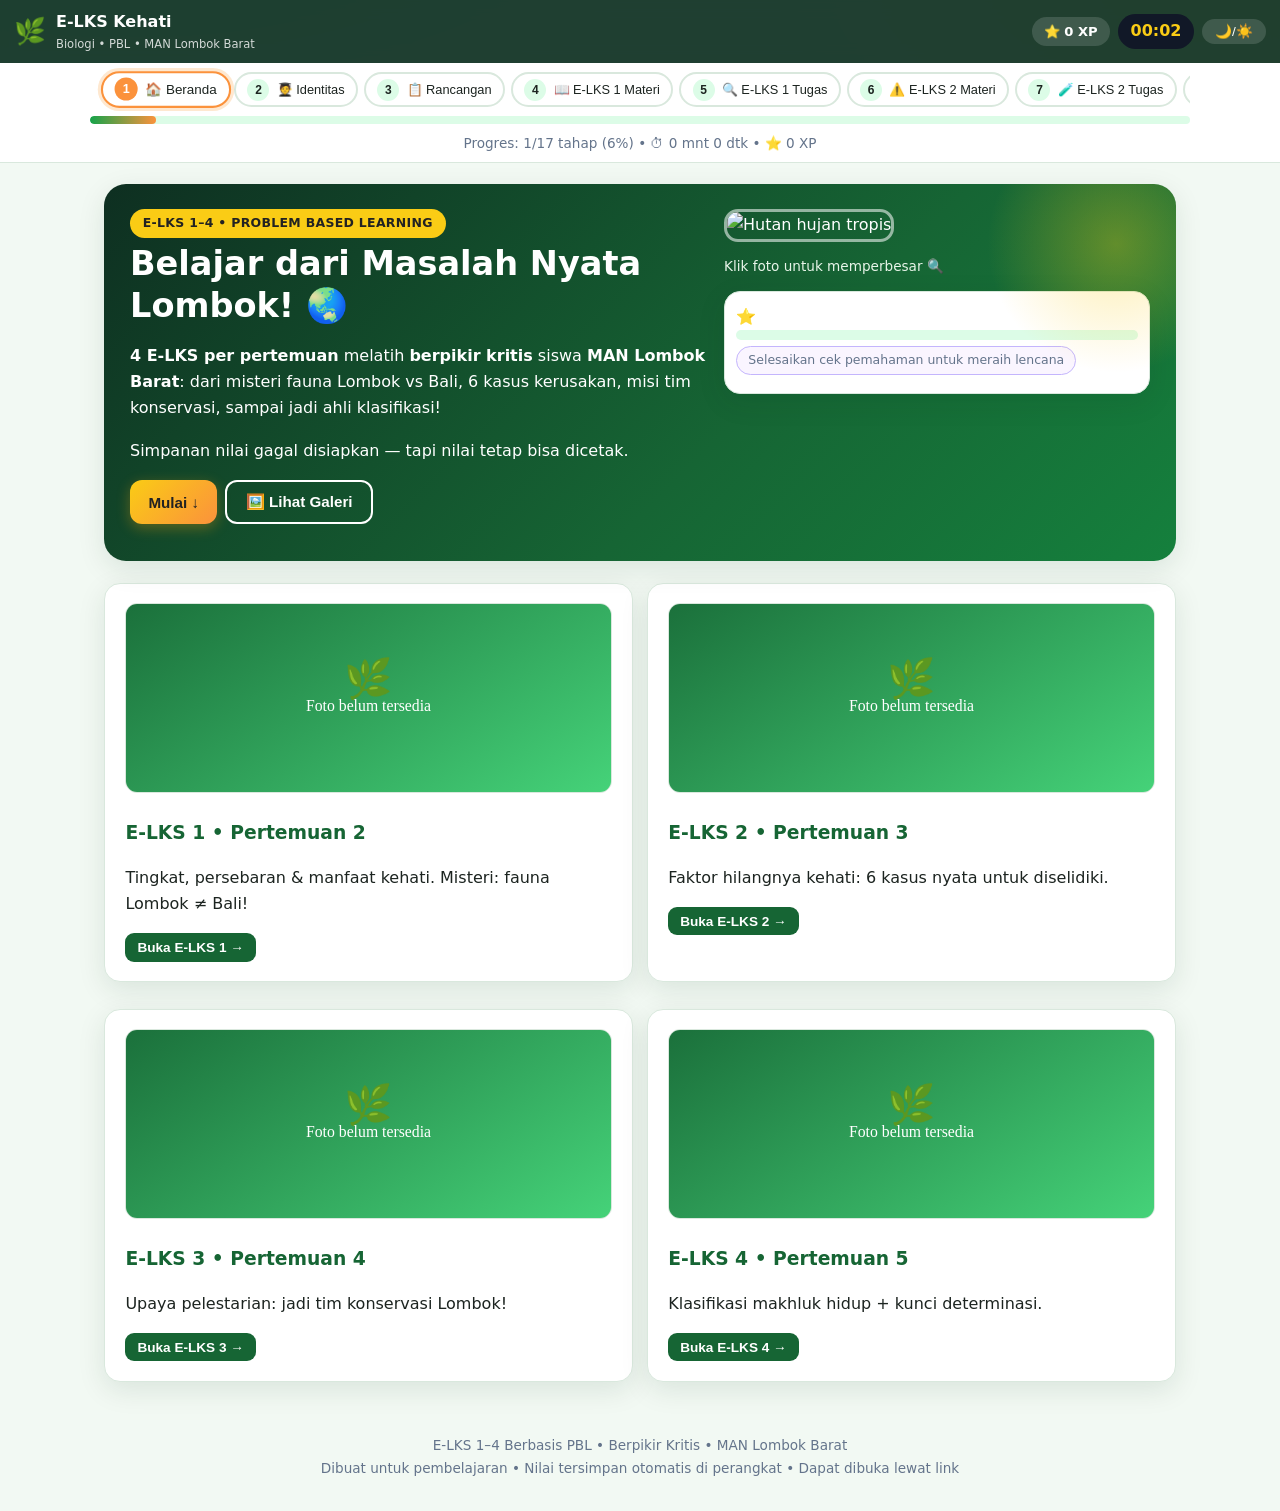
==== index.html @ 37b99508 "update" ====
<!doctype html>
<html lang="id">

<head>
	<meta charset="utf-8">
	<meta name="viewport" content="width=device-width,initial-scale=1">
	<title>E-LKS Keanekaragaman Hayati Berbasis PBL | MAN Lombok Barat</title>
	<meta name="description"
		content="E-LKS 1–4 per pertemuan berbasis Problem Based Learning: tingkat & persebaran, faktor hilang, pelestarian, klasifikasi. Melatih berpikir kritis siswa MAN Lombok Barat. Bisa dibuka lewat link.">
	<link rel="stylesheet" href="css/style.css">
</head>

<body>
	<header class="topbar">
		<div class="brand"><span class="logo">🌿</span><span>E-LKS Kehati<small>Biologi • PBL • MAN Lombok
					Barat</small></span></div>
		<div class="top-aksi">
			<span class="chip">⭐ <b id="xp-text">0 XP</b></span>
			<span class="timer" id="timer">00:00</span>
			<button class="icon-btn" onclick="toggleTema()">🌙/☀️</button>
		</div>
	</header>

	<div class="stepper-wrap">
		<div class="stepper" id="stepper"></div>
		<div class="progres"><i id="progress-fill"></i></div>
		<p class="keterangan" id="progress-text" style="text-align:center;margin:.1rem 0 .5rem">Memuat…</p>
	</div>

	<div class="wrap" id="app">

		<!-- ============ BERANDA ============ -->
		<section class="stage" data-stage="beranda">
			<div class="hero">
				<div>
					<span class="badge">E-LKS 1–4 • PROBLEM BASED LEARNING</span>
					<h1>Belajar dari Masalah Nyata Lombok! 🌏</h1>
					<p><b>4 E-LKS per pertemuan</b> melatih <b>berpikir kritis</b> siswa <b>MAN Lombok Barat</b>: dari misteri
						fauna Lombok vs Bali, 6 kasus kerusakan, misi tim konservasi, sampai jadi ahli klasifikasi!</p>
					<p><span id="db-status">Menyiapkan simpanan nilai…</span></p>
					<div class="toolbar">
						<button class="btn btn-primer" onclick="pergi('identitas')">Mulai ↓</button>
						<button class="btn btn-ghost" style="border-color:#fff;color:#fff" onclick="pergi('galeri')">🖼️ Lihat
							Galeri</button>
					</div>
				</div>
				<div>
					<img class="hero-img" src="assets/images/hutan.jpg"
						data-fb="https://images.unsplash.com/photo-1441974231531-c6227db76b6e?auto=format&fit=crop&w=900&q=80|https://images.unsplash.com/photo-1447752875215-b2761acb3c5d?auto=format&fit=crop&w=900&q=80"
						onerror="gfb(this)" alt="Hutan hujan tropis"
						onclick="bukaLightbox(this.src,'Hutan hujan tropis — rumah keanekaragaman hayati')"
						referrerpolicy="no-referrer">
					<p class="keterangan" style="color:#e8f5e9">Klik foto untuk memperbesar 🔍</p>
					<div class="card" style="margin:.6rem 0;padding:.7rem"><b>⭐ XP & Lencana:</b>
						<div class="xp"><i id="xp-bar"></i></div>
						<div class="lencana" id="lencana"></div>
					</div>
				</div>
			</div>
			<div class="grid2">
				<div class="card" style="margin:.4rem 0">
					<img class="foto" src="assets/images/pasar.jpg"
						data-fb="https://images.unsplash.com/photo-1488459716781-31db52582fe9?auto=format&fit=crop&w=800&q=80|https://images.unsplash.com/photo-1542838132-92c53300491e?auto=format&fit=crop&w=800&q=80"
						onerror="gfb(this)" alt="Pasar tradisional" loading="lazy"
						onclick="bukaLightbox(this.src,'Pasar tradisional: varietas buah & padi lokal')"
						referrerpolicy="no-referrer">
					<h3>E-LKS 1 • Pertemuan 2</h3>
					<p>Tingkat, persebaran & manfaat kehati. Misteri: fauna Lombok ≠ Bali!</p>
					<button class="btn btn-sekunder btn-kecil" onclick="pergi('elks1-materi')">Buka E-LKS 1 →</button>
				</div>
				<div class="card" style="margin:.4rem 0">
					<img class="foto" src="assets/images/sampah.jpg"
						data-fb="https://images.unsplash.com/photo-1507525428034-b723cf961d3e?auto=format&fit=crop&w=800&q=80|https://images.unsplash.com/photo-1518837695005-2083093ee35b?auto=format&fit=crop&w=800&q=80"
						onerror="gfb(this)" alt="Pesisir dan sampah plastik" loading="lazy"
						onclick="bukaLightbox(this.src,'Sampah plastik mengancam biota pesisir')" referrerpolicy="no-referrer">
					<h3>E-LKS 2 • Pertemuan 3</h3>
					<p>Faktor hilangnya kehati: 6 kasus nyata untuk diselidiki.</p>
					<button class="btn btn-sekunder btn-kecil" onclick="pergi('elks2-materi')">Buka E-LKS 2 →</button>
				</div>
				<div class="card" style="margin:.4rem 0">
					<img class="foto" src="assets/images/gajah.jpg"
						data-fb="https://images.unsplash.com/photo-1557050543-4d5f4e07ef46?auto=format&fit=crop&w=800&q=80|https://images.unsplash.com/photo-1501854140801-50d01698950b?auto=format&fit=crop&w=800&q=80"
						onerror="gfb(this)" alt="Satwa dilindungi" loading="lazy"
						onclick="bukaLightbox(this.src,'Satwa dilindungi butuh strategi konservasi')" referrerpolicy="no-referrer">
					<h3>E-LKS 3 • Pertemuan 4</h3>
					<p>Upaya pelestarian: jadi tim konservasi Lombok!</p>
					<button class="btn btn-sekunder btn-kecil" onclick="pergi('elks3-materi')">Buka E-LKS 3 →</button>
				</div>
				<div class="card" style="margin:.4rem 0">
					<img class="foto" src="assets/images/jamur.jpg"
						data-fb="https://images.unsplash.com/photo-1504545102780-26774c1bb073?auto=format&fit=crop&w=800&q=80|https://images.unsplash.com/photo-1518495973542-4542c06a5843?auto=format&fit=crop&w=800&q=80"
						onerror="gfb(this)" alt="Jamur" loading="lazy" onclick="bukaLightbox(this.src,'Jamur: kingdom Fungi')"
						referrerpolicy="no-referrer">
					<h3>E-LKS 4 • Pertemuan 5</h3>
					<p>Klasifikasi makhluk hidup + kunci determinasi.</p>
					<button class="btn btn-sekunder btn-kecil" onclick="pergi('elks4-materi')">Buka E-LKS 4 →</button>
				</div>
			</div>
		</section>

		<!-- ============ IDENTITAS ============ -->
		<section class="stage" data-stage="identitas">
			<div class="card">
				<span class="tahap-tag">IDENTITAS PESERTA DIDIK</span>
				<h2>🧑‍🎓 Identitas</h2>
				<div class="grid2">
					<div><label>Nama lengkap *</label><input type="text" id="nama" placeholder="cth: Siti Aisyah"></div>
					<div><label>Madrasah</label><input type="text" id="sekolah" value="MAN Lombok Barat"></div>
					<div><label>Kelas *</label><input type="text" id="kelas" placeholder="cth: X-1"></div>
					<div><label>No. Absen</label><input type="number" id="absen" min="1" max="40"></div>
					<div><label>Tanggal</label><input type="date" id="tgl"></div>
				</div>
				<div class="info" style="margin-top:.7rem">Jawabanmu <b>tersimpan otomatis</b> — aman pindah-pindah halaman.
				</div>
				<div class="navigasi"><span></span><button class="btn btn-primer" onclick="lanjutBerikutnya('identitas')">Lanjut
						→</button></div>
			</div>
		</section>

		<!-- ============ KONTEKS / RANCANGAN ============ -->
		<section class="stage" data-stage="konteks">
			<div class="card">
				<span class="tahap-tag">RANCANGAN PENELITIAN</span>
				<h2>📋 Rancangan E-LKS per Pertemuan</h2>
				<div class="info"><b>🔬 Konteks:</b> E-LKS ini media pendukung <b>model Problem Based Learning</b> untuk melihat
					<b>pengaruhnya terhadap kemampuan berpikir kritis siswa MAN Lombok Barat</b> (materi keanekaragaman hayati &
					klasifikasi, Biologi Kelas X).</div>
				<div style="overflow:auto">
					<table class="tabel">
						<tr>
							<th>E-LKS</th>
							<th>Materi</th>
							<th>Masalah kontekstual</th>
							<th>Contoh pertanyaan pemandu berpikir kritis</th>
						</tr>
						<tr>
							<td><b>E-LKS 1</b></td>
							<td>Pertemuan 2: tingkat, persebaran, fungsi & manfaat kehati</td>
							<td>Fauna Pulau Lombok berbeda dengan Pulau Bali walaupun berdekatan, dan pasar tradisional menjual
								beragam varietas buah & padi lokal. Mengapa kehati Indonesia tinggi & berbeda antardaerah, serta apa
								manfaatnya?</td>
							<td>(1) Apa inti permasalahan yang perlu dipecahkan? (2) Sebutkan contoh kehati gen, jenis, ekosistem +
								dasar pembedanya. (3) Sumber mana paling dipercaya dan mengapa? (4) Simpulkan penyebab perbedaan
								persebaran.</td>
						</tr>
						<tr>
							<td><b>E-LKS 2</b></td>
							<td>Pertemuan 3: faktor penyebab hilangnya kehati</td>
							<td>Enam kasus: alih fungsi mangrove, sampah plastik & pencemaran, pemutihan karang, perburuan berlebihan,
								spesies pendatang, monokultur & penebangan hutan.</td>
							<td>(1) Faktor apa paling berperan pada kasus kelompokmu? Apa buktinya? (2) Apa dampaknya bagi ekosistem &
								manusia? (3) Tunggal? Asumsi apa yang kamu gunakan? (4) Tindakan apa yang mencegahnya?</td>
						</tr>
						<tr>
							<td><b>E-LKS 3</b></td>
							<td>Pertemuan 4: upaya pelestarian kehati</td>
							<td>Populasi tumbuhan/hewan langka & ekosistem sekitar Pulau Lombok terus menurun. Sebagai tim konservasi,
								tentukan strategi pelestarian (in-situ/ex-situ) paling tepat.</td>
							<td>(1) Apa ancaman utama? (2) Bandingkan kelebihan & keterbatasan in-situ vs ex-situ. (3) Solusi mana
								kamu pilih & mengapa? (4) Apa peran yang dapat kamu lakukan?</td>
						</tr>
						<tr>
							<td><b>E-LKS 4</b></td>
							<td>Pertemuan 5: klasifikasi makhluk hidup</td>
							<td>Sejumlah organisme (bakteri, jamur, lumut, paku, tumbuhan berbunga, hewan) ditemukan tanpa label.
								Bagaimana mengelompokkannya ke kingdom yang tepat & apa dasarnya?</td>
							<td>(1) Ciri apa dasar pengelompokan? (2) Susun kunci determinasi dikotomi sederhana. (3) Ke kingdom mana
								tiap organisme & mengapa? (4) Definisikan istilah takson yang kamu gunakan.</td>
						</tr>
					</table>
				</div>
				<h3>🧩 Sintaks PBL ↔ Tahap E-LKS</h3>
				<table class="tabel">
					<tr>
						<th>Fase PBL</th>
						<th>Tahap E-LKS</th>
					</tr>
					<tr>
						<td><b>1. Orientasi masalah</b></td>
						<td>Masalah kontekstual tiap halaman materi E-LKS 1–4</td>
					</tr>
					<tr>
						<td><b>2. Mengorganisasi</b></td>
						<td>Halaman tugas E-LKS 1–4 (pertanyaan pemandu 1–2)</td>
					</tr>
					<tr>
						<td><b>3. Penyelidikan</b></td>
						<td>Materi, galeri gambar & cek pemahaman</td>
					</tr>
					<tr>
						<td><b>4. Menyajikan</b></td>
						<td>Pertanyaan pemandu 3–4 (solusi & aksi)</td>
					</tr>
					<tr>
						<td><b>5. Evaluasi</b></td>
						<td>Kuis, profil berpikir kritis & refleksi</td>
					</tr>
				</table>
				<details class="baca">
					<summary>👩‍🏫 Panduan pakai untuk penelitian (guru/peneliti)</summary>
					<ol>
						<li><b>Pertemuan 1:</b> pretest kemampuan berpikir kritis (instrumen tes) + pengenalan E-LKS & kelompok PBL
							(4–5 siswa).</li>
						<li><b>Pertemuan 2–5:</b> treatment — tiap pertemuan 1 E-LKS: orientasi masalah (10') → penyelidikan
							kelompok dengan halaman materi+galeri (40') → presentasi solusi (20') → evaluasi & kuis (20'). Skor E-LKS
							tersimpan otomatis + unduh rekap nilai per kelas.</li>
						<li><b>Pertemuan 6:</b> posttest + refleksi. Bandingkan pretest–posttest (uji N-gain / uji-t) untuk menguji
							pengaruh PBL berbantuan E-LKS. Profil 5 aspek di halaman Hasil memudahkan analisis indikator mana paling
							meningkat.</li>
						<li><b>Dokumentasi:</b> simpan file <b>Bank Data</b> tiap kelas ke folder
							<b>bank-data</b> dan contoh laporan ke folder <b>hasil</b> sebagai bukti fisik penelitian.</li>
					</ol>
				</details>
				<h3>📊 Bobot Nilai (total 100, KKM 75)</h3>
				<table class="tabel">
					<tr>
						<th>E-LKS 1</th>
						<th>E-LKS 2</th>
						<th>E-LKS 3</th>
						<th>E-LKS 4</th>
						<th>Kuis PG</th>
						<th>Isian</th>
						<th>Uraian</th>
					</tr>
					<tr>
						<td>10</td>
						<td>10</td>
						<td>10</td>
						<td>10</td>
						<td>40 (10×4)</td>
						<td>10 (2×5)</td>
						<td>10 (2×5)</td>
					</tr>
				</table>
				<div class="navigasi"><button class="btn btn-ghost" onclick="kembaliKe('konteks')">← Kembali</button><button
						class="btn btn-primer" onclick="lanjutBerikutnya('konteks')">Mulai E-LKS 1 →</button></div>
			</div>
		</section>

		<!-- ============ E-LKS 1 MATERI ============ -->
		<section class="stage" data-stage="elks1-materi">
			<div class="card">
				<span class="tahap-tag">E-LKS 1 • PERTEMUAN 2 • MATERI</span>
				<h2>📖 Tingkat, Persebaran & Manfaat Kehati</h2>
				<div class="alert"><b>🧩 Masalah:</b> Fauna <b>Pulau Lombok berbeda dengan Pulau Bali</b> padahal hanya
					dipisahkan Selat Lombok (±35 km)! Sementara pasar tradisional menjual banyak varietas buah & padi lokal.
					<b>Mengapa kehati tinggi & berbeda antardaerah? Apa manfaatnya?</b></div>
				<div class="grid2">
					<div>
						<img class="foto" src="assets/images/pasar.jpg"
							data-fb="https://images.unsplash.com/photo-1488459716781-31db52582fe9?auto=format&fit=crop&w=800&q=80|https://images.unsplash.com/photo-1542838132-92c53300491e?auto=format&fit=crop&w=800&q=80"
							onerror="gfb(this)" alt="Pasar tradisional" loading="lazy"
							onclick="bukaLightbox(this.src,'Pasar tradisional: bukti kehati tingkat gen — varietas buah & padi lokal')"
							referrerpolicy="no-referrer">
						<p class="keterangan">Pasar = etalase kehati gen.
						</p>
					</div>
					<div>
						<img class="foto" src="assets/images/padi.jpg"
							data-fb="https://images.unsplash.com/photo-1500382017468-9049fed747ef?auto=format&fit=crop&w=800&q=80|https://images.unsplash.com/photo-1464226184884-fa280b87c399?auto=format&fit=crop&w=800&q=80"
							onerror="gfb(this)" alt="Sawah padi" loading="lazy"
							onclick="bukaLightbox(this.src,'Sawah: padi IR8 vs Ciherang — satu spesies, beda gen')"
							referrerpolicy="no-referrer">
						<p class="keterangan">Sawah Lombok.</p>
					</div>
				</div>
				<h3>Tiga tingkat kehati + dasar pembedanya</h3>
				<table class="tabel">
					<tr>
						<th>Tingkat</th>
						<th>Dasar pembeda</th>
						<th>Contoh</th>
					</tr>
					<tr>
						<td><b>🧬 Gen</b></td>
						<td>Satu spesies, beda sifat; masih kawin fertil</td>
						<td>Padi IR8 vs Ciherang; mawar merah vs putih; durian montong vs lokal</td>
					</tr>
					<tr>
						<td><b>🐾 Jenis</b></td>
						<td>Spesies berbeda; umumnya tak kawin fertil</td>
						<td>Harimau sumatera vs singa; komodo vs biawak</td>
					</tr>
					<tr>
						<td><b>🌊 Ekosistem</b></td>
						<td>Habitat & interaksi berbeda</td>
						<td>Hutan Sesaot vs terumbu karang vs sawah</td>
					</tr>
				</table>
				<details class="baca">
					<summary>🧬 Mengapa satu spesies bisa berbeda-beda? (penjelasan dalam)</summary>
					<p>Setiap individu membawa <b>gen</b> (instruksi sifat dalam DNA). Versi berbeda dari gen yang sama disebut
						<b>alel</b>. Perbedaan alel inilah sumber variasi tingkat gen, yang muncul karena:</p>
					<ol>
						<li><b>Mutasi</b> — perubahan acak susunan DNA (mis. padi yang tiba-tiba tahan wereng). Mutasi adalah bahan
							mentah evolusi.</li>
						<li><b>Rekombinasi saat perkawinan</b> — pengocokan gen ayah–ibu ketika meiosis & fertilisasi. Itu sebabnya
							anak tidak sama persis dengan orang tuanya, dan biji dari satu buah mangga bisa tumbuh jadi pohon berbuah
							beda rasa.</li>
						<li><b>Persilangan (hibridisasi)</b> — manusia sengaja menyilangkan dua varietas (mis. padi lokal × padi
							unggul) untuk menggabungkan keunggulan: tahan hama + rasa enak.</li>
						<li><b>Seleksi & domestikasi</b> — selama ribuan tahun petani memilih biji terbaik untuk ditanam lagi,
							sehingga terkumpul varietas lokal: beras merah Lombok, jagung pulut, durian montong vs durian lokal.</li>
						<li><b>Adaptasi lingkungan</b> — populasi yang hidup di tempat berbeda menyeleksi sifat berbeda (tanaman
							dataran tinggi vs pantai).</li>
					</ol>
					<p><b>Mengapa penting?</b> Variasi gen = <b>tabungan kelangsungan hidup</b>. Jika hama menyerang, selalu ada
						individu yang kebal sehingga spesies tidak punah sekaligus. Sawah monovarietas (satu varietas saja) justru
						rapuh — inilah hubungan materi ini dengan E-LKS 2 (kasus monokultur)!</p>
				</details>
				<details class="baca">
					<summary>🆚 Bedakan ketiganya! + contoh jebakan + tips soal</summary>
					<p><b>Kata kunci cepat:</b> ada kata <i>varietas/ras/bibit/unggul/lokal</i> → hampir pasti <b>gen</b>. Ada dua
						<i>nama spesies berbeda</i> → <b>jenis</b>. Ada dua <i>tempat/habitat</i> → <b>ekosistem</b>.</p>
					<table class="tabel">
						<tr>
							<th>Kasus</th>
							<th>Jawaban & alasan</th>
						</tr>
						<tr>
							<td>Kelapa gading vs kelapa hijau</td>
							<td><b>Gen</b> — satu spesies (<i>Cocos nucifera</i>), beda warna buah.</td>
						</tr>
						<tr>
							<td>Kelapa vs aren vs lontar</td>
							<td><b>Jenis</b> — tiga spesies palem berbeda.</td>
						</tr>
						<tr>
							<td>Kebun kelapa vs hutan mangrove</td>
							<td><b>Ekosistem</b> — dua habitat berbeda.</td>
						</tr>
						<tr>
							<td>Anjing kampung vs anjing herder</td>
							<td><b>Gen</b> — satu spesies (<i>Canis familiaris</i>), beda ras.</td>
						</tr>
						<tr>
							<td>Kucing vs harimau</td>
							<td><b>Jenis</b> — spesies berbeda walau satu famili (Felidae).</td>
						</tr>
					</table>
					<div class="salah-kaprah">⚠️ <b>Miskonsepsi 1:</b> “Beda warna/bentuk = beda spesies.” <b>Belum tentu!</b>
						Mawar merah dan putih tetap satu spesies. <b>Miskonsepsi 2:</b> “Mirip = satu spesies.” Komodo dan biawak
						mirip, tapi spesies berbeda. <b>Miskonsepsi 3:</b> “Ekosistem buatan tidak punya kehati.” Sawah pun punya
						padi, katak, belut, dan mikroba!</div>
				</details>
				<h3>Misteri Lombok vs Bali: Garis Wallace!</h3>
				<p>Selat Lombok yang dalam menjadi <b>pembatas biogeografi</b>: Bali ikut fauna <b>Asiatis</b> (harimau, gajah,
					bekantan), Lombok masuk <b>Wallacea/peralihan</b>. Klik zonanya:</p>
				<div class="peta">
					<div>
						<svg viewBox="0 0 300 130" style="width:100%;background:#e0f2e9;border-radius:12px" role="img"
							aria-label="Peta zona fauna">
							<rect x="8" y="20" width="90" height="90" rx="10" fill="#86efac" style="cursor:pointer"
								onclick="pilihZona('barat')">
								<title>Zona Barat</title>
							</rect>
							<rect x="105" y="20" width="90" height="90" rx="10" fill="#fcd34d" style="cursor:pointer"
								onclick="pilihZona('tengah')">
								<title>Zona Tengah</title>
							</rect>
							<rect x="202" y="20" width="90" height="90" rx="10" fill="#fca5a5" style="cursor:pointer"
								onclick="pilihZona('timur')">
								<title>Zona Timur</title>
							</rect>
							<text x="53" y="68" text-anchor="middle" font-size="13" font-weight="bold">BARAT</text>
							<text x="150" y="68" text-anchor="middle" font-size="13" font-weight="bold">TENGAH</text>
							<text x="247" y="68" text-anchor="middle" font-size="13" font-weight="bold">TIMUR</text>
						</svg>
						<div class="zona-btns">
							<button class="zona-btn" data-zona="barat" onclick="pilihZona('barat')">🟢 Barat (Bali)</button>
							<button class="zona-btn" data-zona="tengah" onclick="pilihZona('tengah')">🟡 Tengah (Lombok)</button>
							<button class="zona-btn" data-zona="timur" onclick="pilihZona('timur')">🔴 Timur</button>
						</div>
					</div>
					<div class="zona-kartu" id="zona-info">👆 <b>Klik zona</b> (+2 XP per zona).</div>
				</div>
				<details class="baca">
					<summary>🌊 Mengapa selat sempit memisahkan fauna? (penjelasan dalam)</summary>
					<p>Selat Lombok “hanya” ±35 km, tetapi <b>sangat dalam</b> (palung >300 m). Pada zaman es, permukaan laut
						turun ±120 m: Sumatera–Jawa–Bali–Kalimantan menyatu dengan Asia (Paparan Sunda), sedangkan Lombok dan pulau
						timurnya tetap terisolasi lautan dalam. Hewan darat Asia (harimau, gajah) <b>tidak pernah bisa
							menyeberang</b>, sehingga:</p>
					<ul>
						<li><b>Barat (Asiatis):</b> mamalia besar mirip daratan Asia. Flora: meranti, keruing, rafflesia.</li>
						<li><b>Tengah (Wallacea, termasuk Lombok):</b> campuran miskin mamalia besar + endemik unik. Flora: cendana
							(NTT), kayu putih (Maluku), lontar.</li>
						<li><b>Timur (Australis):</b> hewan berkantung & burung warna-warni. Flora: sagu, eukaliptus, matoa.</li>
					</ul>
					<p><b>Tiga garisnya:</b> <b>Wallace</b> (Wallace, 1859 — Selat Lombok & Makassar: Barat vs Tengah),
						<b>Weber</b> (tengah Laut Banda: Tengah vs Timur), <b>Lydekker</b> (mengikuti kontur Papua/Sahul). Wallace
						merumuskannya setelah 8 tahun menjelajah Nusantara — termasuk Lombok!</p>
					<div class="tahukah">💡 <b>Tahukah kamu?</b> Burung bisa terbang menyeberang selat, sehingga perbedaan burung
						Lombok–Bali lebih kecil daripada mamalia. Inilah bukti bahwa <b>cara berpindah</b> ikut menentukan
						persebaran!</div>
				</details>
				<details class="baca">
					<summary>🌦️ 5 faktor yang mengatur persebaran (lengkap + contoh Lombok)</summary>
					<ol>
						<li><b>Iklim:</b> NTB lebih kering → sabana & hutan musim (bukan hujan lebat). Cocok untuk lontar, asam,
							padang gembala.</li>
						<li><b>Tanah:</b> vulkanik Rinjani subur untuk tani; pasir pantai hanya untuk pandan, kelapa, cemara laut.
						</li>
						<li><b>Bentang alam:</b> Rinjani (3.726 m) membuat zona vegetasi berlapis: kebun → hutan pegunungan →
							edelweis. Laut dalam = pemisah.</li>
						<li><b>Makhluk hidup lain:</b> kompetisi pendatang vs lokal, predator, penyerbuk, penyebar biji.</li>
						<li><b>Manusia & waktu:</b> perdagangan membawa jagung–kakao; transmigrasi membawa varietas padi baru.</li>
					</ol>
				</details>
				<div class="grid3">
					<div><img class="foto" src="assets/images/harimau.jpg"
							data-fb="https://images.unsplash.com/photo-1561731216-c3a4d99437d5?auto=format&fit=crop&w=800&q=80|https://images.unsplash.com/photo-1546182990-dffeafbe841d?auto=format&fit=crop&w=800&q=80"
							onerror="gfb(this)" alt="Harimau" loading="lazy"
							onclick="bukaLightbox(this.src,'Harimau sumatera — fauna Asiatis (ada di Bali purba, tidak di Lombok)')"
							referrerpolicy="no-referrer">
						<p class="keterangan">Harimau (Asiatis).</p>
					</div>
					<div><img class="foto" src="assets/images/komodo.jpg"
							data-fb="https://images.unsplash.com/photo-1546182990-dffeafbe841d?auto=format&fit=crop&w=800&q=80|https://images.unsplash.com/photo-1561731216-c3a4d99437d5?auto=format&fit=crop&w=800&q=80"
							onerror="gfb(this)" alt="Komodo" loading="lazy"
							onclick="bukaLightbox(this.src,'Komodo — endemik Wallacea timur Lombok')" referrerpolicy="no-referrer">
						<p class="keterangan">Komodo (Wallacea).</p>
					</div>
					<div><img class="foto" src="assets/images/burung.jpg"
							data-fb="https://images.unsplash.com/photo-1444464666168-49d633b86797?auto=format&fit=crop&w=800&q=80|https://images.unsplash.com/photo-1552728089-57bdde30beb1?auto=format&fit=crop&w=800&q=80"
							onerror="gfb(this)" alt="Burung" loading="lazy"
							onclick="bukaLightbox(this.src,'Burung Wallacea — campuran Asia & Australia')"
							referrerpolicy="no-referrer">
						<p class="keterangan">Burung Wallacea.</p>
					</div>
				</div>
				<h3>Manfaat kehati (super lengkap + contoh Lombok)</h3>
				<table class="tabel">
					<tr>
						<th>Bidang</th>
						<th>Cara kerja & contoh Lombok/NTB</th>
					</tr>
					<tr>
						<td>🍚 Pangan & ketahanan pangan</td>
						<td>Banyak varietas = cadangan jika satu gagal. Beras merah Lombok, jagung pulut, sukun, ubi kayu, ikan
							laut, <b>mutiara</b> (tiram mutiara Lombok terkenal dunia!).</td>
					</tr>
					<tr>
						<td>💊 Obat & biofarmaka</td>
						<td>±40% obat modern berawal dari alam (kina→antimalaria). Jahe, temulawak, sambiloto, moringa/kelor — kelor
							Lombok kaya gizi.</td>
					</tr>
					<tr>
						<td>👕 Sandang & 🏠 papan</td>
						<td>Kapas, serat rami; kayu jati, bambu, rotan. Bambu Lombok untuk kerajinan Sasak.</td>
					</tr>
					<tr>
						<td>🌳 Jasa ekologi</td>
						<td>Hutan Sesaot menyimpan air & cegah banjir; mangrove menahan abrasi + “karbon biru”; karang melindungi
							pantai dari ombak; lebah & kupu penyerbuk kebun.</td>
					</tr>
					<tr>
						<td>💰 Ekonomi</td>
						<td>Ekowisata Rinjani & Senggigi, perikanan, rumput laut (budidaya pesisir Lombok Timur), madu hutan.</td>
					</tr>
					<tr>
						<td>🔬 Ilmu & pemuliaan</td>
						<td>Plasma nutfah padi lokal disilangkan jadi varietas unggul tahan hama dan iklim kering.</td>
					</tr>
					<tr>
						<td>🕌 Budaya & spiritual</td>
						<td>Lontar untuk lontar tulis, upacara adat memakai janur & bunga; tadabur alam menguatkan iman.</td>
					</tr>
					<tr>
						<td>🎨 Estetika & rekreasi</td>
						<td>Keindahan Rinjani, Gili, dan air terjun (Tiu Kelep, Benang Kelambu) menenangkan jiwa.</td>
					</tr>
				</table>
				<details class="baca">
					<summary>🔗 Mengapa manfaat ini terancam? (jembatan ke E-LKS 2)</summary>
					<p>Setiap manfaat di atas bergantung pada <b>kehati yang utuh</b>. Jika mangrove dibabat (kasus 1), abrasi
						menelan tambak dan jalan pesisir. Jika karang memutih (kasus 3), ikan pergi dan nelayan merugi. Jika
						varietas padi lokal hilang diganti satu varietas (kasus 6), serangan hama bisa memusnahkan panen sekaligus.
						<b>Melindungi kehati = melindungi dapur, dompet, dan masa depan kita.</b></p>
				</details>
				<div class="info">☪️ <b>Tadabur:</b> <i>“…Kami tumbuhkan padanya segala sesuatu menurut ukuran.”</i> (QS.
					Al-Hijr: 19) — manusia khalifah (QS. Al-Baqarah: 30) wajib menjaga, bukan merusak.</div>
				<div class="mini" data-mq="e1m1" data-kunci="B" data-bahas="Selat Lombok = Garis Wallace.">
					<b>Cek pemahaman 1:</b> Batas fauna Bali (Asiatis) dan Lombok (Wallacea) adalah…
					<label class="pil"><input type="radio" name="e1m1" value="A"> Garis Weber</label>
					<label class="pil"><input type="radio" name="e1m1" value="B"> Garis Wallace (Selat Lombok)</label>
					<label class="pil"><input type="radio" name="e1m1" value="C"> Garis khatulistiwa</label>
					<p class="mini-fb"></p><button class="btn btn-sekunder btn-kecil" onclick="cekMini(this)">Periksa (+10
						XP)</button>
				</div>
				<div class="mini" data-mq="e1m2" data-kunci="B" data-bahas="Satu spesies beda varietas = gen.">
					<b>Cek pemahaman 2:</b> Beragam varietas buah & padi di pasar tradisional menunjukkan tingkat…
					<label class="pil"><input type="radio" name="e1m2" value="A"> Ekosistem</label>
					<label class="pil"><input type="radio" name="e1m2" value="B"> Gen</label>
					<label class="pil"><input type="radio" name="e1m2" value="C"> Jenis</label>
					<p class="mini-fb"></p><button class="btn btn-sekunder btn-kecil" onclick="cekMini(this)">Periksa (+10
						XP)</button>
				</div>
				<div class="navigasi"><button class="btn btn-ghost" onclick="kembaliKe('elks1-materi')">←
						Kembali</button><button class="btn btn-primer" onclick="lanjutBerikutnya('elks1-materi')">Kerjakan Tugas
						E-LKS 1 →</button></div>
			</div>
		</section>

		<!-- ============ E-LKS 1 TUGAS ============ -->
		<section class="stage" data-stage="elks1-tugas">
			<div class="card">
				<span class="tahap-tag">E-LKS 1 • TUGAS (BOBOT 10) • INTERPRETASI–INFERENSI</span>
				<h2>🔍 Tugas E-LKS 1: Pecahkan Misteri Lombok–Bali</h2>
				<div class="soal flash">
					<p>(1) Apa <b>inti permasalahan</b> yang perlu dipecahkan dari wacana di atas?</p>
					<label class="pil"><input type="radio" name="e1q1" value="A"> A. Mengapa harga buah di pasar naik</label>
					<label class="pil"><input type="radio" name="e1q1" value="B"> B. Mengapa fauna Lombok–Bali berbeda & apa
						penyebab serta manfaat kehati</label>
					<label class="pil"><input type="radio" name="e1q1" value="C"> C. Berapa jumlah pulau di NTB</label>
					<label class="pil"><input type="radio" name="e1q1" value="D"> D. Siapa penemu garis Wallace</label>
				</div>
				<div class="soal flash">
					<p>(2) Sebutkan <b>contoh kehati gen, jenis, dan ekosistem</b> beserta dasar pembedanya!</p>
					<textarea id="e1q2" rows="3"
						placeholder="cth: Gen — padi IR8 vs Ciherang (satu spesies beda sifat); Jenis — komodo vs biawak (beda spesies); Ekosistem — hutan Sesaot vs sawah (beda habitat)…"></textarea>
				</div>
				<div class="soal flash">
					<p>(3) Untuk menjawab misteri ini, <b>sumber mana yang paling dapat dipercaya</b> dan mengapa?</p>
					<label class="pil"><input type="radio" name="e1q3" value="A"> A. Status media sosial viral</label>
					<label class="pil"><input type="radio" name="e1q3" value="B"> B. Kata teman tanpa bukti</label>
					<label class="pil"><input type="radio" name="e1q3" value="C"> C. Jurnal/buku teks/peneliti — karena berbasis
						data & uji ahli</label>
					<label class="pil"><input type="radio" name="e1q3" value="D"> D. Iklan produk</label>
				</div>
				<div class="soal flash">
					<p>(4) <b>Simpulkan</b> penyebab perbedaan persebaran fauna Lombok–Bali!</p>
					<textarea id="e1q4" rows="3"
						placeholder="cth: Karena dipisahkan Selat Lombok (garis Wallace) yang dalam, ditambah perbedaan iklim dan sejarah geologi…"></textarea>
				</div>
				<div class="toolbar"><button class="btn btn-sekunder btn-kecil" onclick="periksaE1()">Periksa E-LKS 1</button>
				</div>
				<p id="e1-feedback" class="keterangan"></p>
				<div class="navigasi"><button class="btn btn-ghost" onclick="kembaliKe('elks1-tugas')">← Kembali</button><button
						class="btn btn-primer" onclick="lanjutBerikutnya('elks1-tugas')">E-LKS 2 →</button></div>
			</div>
		</section>

		<!-- ============ E-LKS 2 MATERI ============ -->
		<section class="stage" data-stage="elks2-materi">
			<div class="card">
				<span class="tahap-tag">E-LKS 2 • PERTEMUAN 3 • MATERI</span>
				<h2>⚠️ 6 Kasus Penurunan Kehati</h2>
				<div class="alert"><b>🧩 Masalah:</b> Setiap kelompok menyelidiki <b>1 dari 6 kasus</b> berikut. Kumpulkan
					bukti, analisis dampak, dan usulkan pencegahan!</div>
				<div class="grid3">
					<div><img class="foto" src="assets/images/mangrove.jpg"
							data-fb="https://images.unsplash.com/photo-1502082553048-f009c37129b9?auto=format&fit=crop&w=800&q=80|https://images.unsplash.com/photo-1441974231531-c6227db76b6e?auto=format&fit=crop&w=800&q=80"
							onerror="gfb(this)" alt="Hutan mangrove" loading="lazy"
							onclick="bukaLightbox(this.src,'Kasus 1: alih fungsi lahan mangrove jadi tambak')"
							referrerpolicy="no-referrer"><b>1. Alih fungsi mangrove</b><br><span class="keterangan">Jadi
							tambak/pemukiman → abrasi, udang hilang.</span></div>
					<div><img class="foto" src="assets/images/sampah.jpg"
							data-fb="https://images.unsplash.com/photo-1507525428034-b723cf961d3e?auto=format&fit=crop&w=800&q=80|https://images.unsplash.com/photo-1518837695005-2083093ee35b?auto=format&fit=crop&w=800&q=80"
							onerror="gfb(this)" alt="Sampah pesisir" loading="lazy"
							onclick="bukaLightbox(this.src,'Kasus 2: sampah plastik & pencemaran pesisir')"
							referrerpolicy="no-referrer"><b>2. Sampah & pencemaran</b><br><span class="keterangan">Plastik & limbah →
							penyu & ikan terancam.</span></div>
					<div><img class="foto" src="assets/images/bleaching.jpg"
							data-fb="https://images.unsplash.com/photo-1544551763-46a013bb70d5?auto=format&fit=crop&w=800&q=80|https://images.unsplash.com/photo-1437622368342-7a3d73a34c8f?auto=format&fit=crop&w=800&q=80"
							onerror="gfb(this)" alt="Terumbu karang" loading="lazy"
							onclick="bukaLightbox(this.src,'Kasus 3: pemutihan (bleaching) terumbu karang')"
							referrerpolicy="no-referrer"><b>3. Pemutihan karang</b><br><span class="keterangan">Laut memanas → karang
							memutih & mati.</span></div>
					<div><img class="foto" src="assets/images/buru.jpg"
							data-fb="https://images.unsplash.com/photo-1561731216-c3a4d99437d5?auto=format&fit=crop&w=800&q=80|https://images.unsplash.com/photo-1546182990-dffeafbe841d?auto=format&fit=crop&w=800&q=80"
							onerror="gfb(this)" alt="Satwa buruan" loading="lazy"
							onclick="bukaLightbox(this.src,'Kasus 4: perburuan & penangkapan berlebihan')"
							referrerpolicy="no-referrer"><b>4. Perburuan berlebihan</b><br><span class="keterangan">Diburu untuk
							dagang & koleksi → populasi anjlok.</span></div>
					<div><img class="foto" src="assets/images/invasif.jpg"
							data-fb="https://images.unsplash.com/photo-1493246507139-91e8fad9978e?auto=format&fit=crop&w=800&q=80|https://images.unsplash.com/photo-1501854140801-50d01698950b?auto=format&fit=crop&w=800&q=80"
							onerror="gfb(this)" alt="Danau dan spesies pendatang" loading="lazy"
							onclick="bukaLightbox(this.src,'Kasus 5: spesies pendatang (eceng gondok, sapu-sapu)')"
							referrerpolicy="no-referrer"><b>5. Spesies pendatang</b><br><span class="keterangan">Eceng gondok &
							sapu-sapu menekan spesies lokal.</span></div>
					<div><img class="foto" src="assets/images/monokultur.jpg"
							data-fb="https://images.unsplash.com/photo-1472214103451-9374bd1c798e?auto=format&fit=crop&w=800&q=80|https://images.unsplash.com/photo-1523741543316-beb7fc7023d8?auto=format&fit=crop&w=800&q=80"
							onerror="gfb(this)" alt="Lahan monokultur" loading="lazy"
							onclick="bukaLightbox(this.src,'Kasus 6: pertanian monokultur & penebangan hutan')"
							referrerpolicy="no-referrer"><b>6. Monokultur & tebang hutan</b><br><span class="keterangan">Satu
							komoditas + gundul → hama & banjir.</span></div>
				</div>
				<details class="baca" open>
					<summary>🔬 Bedah 6 kasus: mekanisme kerusakan + contoh Lombok (wajib dibaca!)</summary>
					<p><b>Kasus 1 — Alih fungsi mangrove.</b> Akar mangrove (Rhizophora, Avicennia) memerangkap lumpur, menjadi
						“kamar bayi” udang–kepiting–ikan, dan menyimpan karbon 3–5× hutan darat (“karbon biru”). Dibabat jadi
						tambak/pemukiman →
					<div class="alur-dampak">mangrove hilang → abrasi + intrusi air asin → tambak gagal → nelayan merugi → karbon
						terlepas → iklim makin panas</div> Contoh: pesisir Lombok Timur yang tambaknya jebol abrasi.</p>
					<p><b>Kasus 2 — Sampah plastik & pencemaran.</b> Plastik butuh ±450 tahun terurai menjadi <b>mikroplastik</b>
						yang dimakan plankton → ikan → manusia. Penyu mengira kantong plastik = ubur-ubur; limbah deterjen & oli
						meracuni lamun.
					<div class="alur-dampak">sampah dibuang sembarangan → laut tercemar → biota mati/terjerat → wisata Senggigi
						sepi → ekonomi warga turun</div>
					</p>
					<p><b>Kasus 3 — Pemutihan karang (bleaching).</b> Warna karang berasal dari alga simbion <b>zooxanthellae</b>
						yang berfotosintesis untuk karang. Suhu naik 1–2°C (El Niño + krisis iklim) → alga diusir → karang
						putih–kelaparan–mati.
					<div class="alur-dampak">laut memanas → bleaching → ikan karang pergi → tangkapan turun → pantai tak
						terlindungi ombak</div> Indonesia di pusat Segitiga Karang dunia — kerusakannya rugi global!</p>
					<p><b>Kasus 4 — Perburuan/penangkapan berlebihan.</b> Kakatua, nuri, telur penyu, dan teripang diburu melebihi
						kecepatan berkembang biaknya.
					<div class="alur-dampak">induk diburu → anakan sedikit → populasi anjlok → rantai makanan pincang (hama
						meledak) → spesies punah lokal</div> Ciri perdagangan ilegal: harga selangit, tanpa izin BKSDA.</p>
					<p><b>Kasus 5 — Spesies pendatang (invasif).</b> Eceng gondok menutup danau (cahaya & oksigen habis → ikan
						mati), ikan sapu-sapu memangsa telur ikan lokal, keong mas melahap padi muda.
					<div class="alur-dampak">pendatang lepas → tanpa musuh alami → meledak → spesies lokal kalah bersaing →
						ekosistem dikuasai satu spesies</div> Pelajaran: jangan melepas hewan/pakan asing ke alam!</p>
					<p><b>Kasus 6 — Monokultur & penebangan.</b> Satu varietas = satu kerentanan: hama yang cocok meledak tanpa
						musuh alami (yang rumahnya ikut ditebang). Tanah gundul → longsor & banjir bandang.
					<div class="alur-dampak">hutan dibabat → satwa kehilangan rumah → hama meledak → panen gagal → banjir & mata
						air hilang</div> Bandingkan dengan kebun campuran (tumpangsari) yang stabil.</p>
					<div class="salah-kaprah">⚠️ <b>Miskonsepsi:</b> “Satu penyebab, satu akibat.” Faktanya keenam kasus <b>saling
							menguatkan</b>: penebangan → sedimentasi → karang tertutup lumpur → ikan hilang → nelayan mengebom →
						karang hancur total. Inilah jawaban model untuk pertanyaan pemandu no. 3!</div>
				</details>
				<div class="mini" data-mq="e2m1" data-kunci="C" data-bahas="Habitat hilang = penyebab #1.">
					<b>Cek pemahaman:</b> Penyebab utama hilangnya kehati adalah…
					<label class="pil"><input type="radio" name="e2m1" value="A"> Fotosintesis</label>
					<label class="pil"><input type="radio" name="e2m1" value="B"> Migrasi alami</label>
					<label class="pil"><input type="radio" name="e2m1" value="C"> Alih fungsi habitat / deforestasi</label>
					<p class="mini-fb"></p><button class="btn btn-sekunder btn-kecil" onclick="cekMini(this)">Periksa (+10
						XP)</button>
				</div>
				<div class="navigasi"><button class="btn btn-ghost" onclick="kembaliKe('elks2-materi')">←
						Kembali</button><button class="btn btn-primer" onclick="lanjutBerikutnya('elks2-materi')">Kerjakan Tugas
						E-LKS 2 →</button></div>
			</div>
		</section>

		<!-- ============ E-LKS 2 TUGAS ============ -->
		<section class="stage" data-stage="elks2-tugas">
			<div class="card">
				<span class="tahap-tag">E-LKS 2 • TUGAS (BOBOT 10) • ANALISIS–INFERENSI</span>
				<h2>🧪 Tugas E-LKS 2: Selidiki Kasusmu!</h2>
				<div class="soal flash">
					<p>(1) Pilih <b>1 kasus</b> untuk kelompokmu, lalu tulis <b>bukti</b> yang kamu temukan!</p>
					<select id="e2kasus">
						<option value="">— pilih kasus —</option>
						<option value="mangrove">1. Alih fungsi mangrove</option>
						<option value="sampah">2. Sampah & pencemaran</option>
						<option value="karang">3. Pemutihan karang</option>
						<option value="buru">4. Perburuan berlebihan</option>
						<option value="invasif">5. Spesies pendatang</option>
						<option value="monokultur">6. Monokultur & tebang hutan</option>
					</select>
					<textarea id="e2bukti" rows="3"
						placeholder="Bukti: data/foto hasil amatan, mis. 'tercatat 20 karung sampah di Pantai X, terlihat penyu terjerat…'"></textarea>
				</div>
				<div class="soal flash">
					<p>(2) Apa <b>dampaknya bagi ekosistem dan manusia</b>?</p>
					<textarea id="e2dampak" rows="3"
						placeholder="cth: Ekosistem — rantai makanan putus; Manusia — nelayan kehilangan pendapatan…"></textarea>
				</div>
				<div class="soal flash">
					<p>(3) Apakah penyebabnya <b>tunggal</b>? Tulis <b>asumsimu</b>!</p>
					<label class="pil"><input type="radio" name="e2q3" value="A"> A. Ya, hanya satu penyebab</label>
					<label class="pil"><input type="radio" name="e2q3" value="B"> B. Tidak, saling terkait (lapis
						berlapis)</label>
					<textarea id="e2asumsi" rows="2" placeholder="Asumsiku: …"></textarea>
				</div>
				<div class="soal flash">
					<p>(4) <b>Tindakan apa</b> yang dapat mencegahnya?</p>
					<textarea id="e2tindak" rows="3"
						placeholder="cth: Reboisasi mangrove, pilah sampah, larang bom ikan, edukasi…"></textarea>
				</div>
				<div class="toolbar"><button class="btn btn-sekunder btn-kecil" onclick="periksaE2()">Periksa E-LKS 2</button>
				</div>
				<p id="e2-feedback" class="keterangan"></p>
				<div class="navigasi"><button class="btn btn-ghost" onclick="kembaliKe('elks2-tugas')">← Kembali</button><button
						class="btn btn-primer" onclick="lanjutBerikutnya('elks2-tugas')">E-LKS 3 →</button></div>
			</div>
		</section>

		<!-- ============ E-LKS 3 MATERI ============ -->
		<section class="stage" data-stage="elks3-materi">
			<div class="card">
				<span class="tahap-tag">E-LKS 3 • PERTEMUAN 4 • MATERI</span>
				<h2>🛡️ Pelestarian: Misi Tim Konservasi</h2>
				<div class="alert"><b>🧩 Masalah:</b> Populasi tumbuhan/hewan langka & ekosistem sekitar Pulau Lombok terus
					menurun. <b>Sebagai tim konservasi, tentukan strategi pelestarian (in-situ/ex-situ) paling tepat!</b></div>
				<div class="grid2">
					<div><img class="foto" src="assets/images/penyu.jpg"
							data-fb="https://images.unsplash.com/photo-1437622368342-7a3d73a34c8f?auto=format&fit=crop&w=800&q=80|https://images.unsplash.com/photo-1544551763-46a013bb70d5?auto=format&fit=crop&w=800&q=80"
							onerror="gfb(this)" alt="Penyu" loading="lazy"
							onclick="bukaLightbox(this.src,'Penyu: dilindungi UU, terancam sampah & perburuan telur')"
							referrerpolicy="no-referrer">
						<p class="keterangan">Penyu Senggigi.</p>
					</div>
					<div><img class="foto" src="assets/images/pantai.jpg"
							data-fb="https://images.unsplash.com/photo-1507525428034-b723cf961d3e?auto=format&fit=crop&w=800&q=80|https://images.unsplash.com/photo-1518837695005-2083093ee35b?auto=format&fit=crop&w=800&q=80"
							onerror="gfb(this)" alt="Pantai Senggigi" loading="lazy"
							onclick="bukaLightbox(this.src,'Pantai Senggigi: ekowisata + konservasi penyu')"
							referrerpolicy="no-referrer">
						<p class="keterangan">Pantai Senggigi.</p>
					</div>
				</div>
				<h3>In-situ vs Ex-situ</h3>
				<table class="tabel">
					<tr>
						<th></th>
						<th>In-situ (habitat asli)</th>
						<th>Ex-situ (luar habitat)</th>
					</tr>
					<tr>
						<td><b>Contoh</b></td>
						<td>Hutan Sesaot, TN Rinjani, suaka margasatwa, cagar alam</td>
						<td>Penangkaran penyu, kebun raya, bank benih, kebun binatang</td>
					</tr>
					<tr>
						<td><b>Kelebihan</b></td>
						<td>Alami, evolusi berlanjut, murah jangka panjang</td>
						<td>Terkontrol, aman dari pemburu, edukasi mudah</td>
					</tr>
					<tr>
						<td><b>Keterbatasan</b></td>
						<td>Sulit diawasi, rawan alih fungsi</td>
						<td>Mahal, adaptasi liar menurun, daya tampung kecil</td>
					</tr>
				</table>
				<div class="info">📜 Dasar hukum: <b>UU No. 5 Tahun 1990</b> tentang Konservasi SDA Hayati & Ekosistemnya + PP
					No. 7/1999 (pengawetan jenis) & PP No. 8/1999 (pemanfaatan). Dilindungi: rafflesia, komodo, orangutan,
					cendrawasih, penyu, kakatua, dan ratusan lainnya. Pelanggar bisa dipidana!</div>
				<details class="baca">
					<summary>🏞️ Peta contoh konservasi Indonesia (hafalkan 3 Lombok!)</summary>
					<table class="tabel">
						<tr>
							<th>In-situ</th>
							<th>Di mana</th>
							<th>Melindungi apa</th>
						</tr>
						<tr>
							<td>Hutan Sesaot (Wisata Alam)</td>
							<td>Narmada, Lombok Barat ⭐</td>
							<td>Mata air, burung, kupu-kupu</td>
						</tr>
						<tr>
							<td>TN Gunung Rinjani</td>
							<td>Lombok ⭐</td>
							<td>Edelweis, elang, hutan pegunungan</td>
						</tr>
						<tr>
							<td>Gili Matra (TWP)</td>
							<td>Lombok Utara ⭐</td>
							<td>Karang, penyu, ikan karang</td>
						</tr>
						<tr>
							<td>TN Komodo</td>
							<td>NTT</td>
							<td>Komodo + savana + laut</td>
						</tr>
						<tr>
							<td>TN Ujung Kulon</td>
							<td>Banten</td>
							<td>Badak jawa (±80 ekor tersisa!)</td>
						</tr>
						<tr>
							<td>TN Way Kambas</td>
							<td>Lampung</td>
							<td>Gajah & harimau sumatera</td>
						</tr>
					</table>
					<table class="tabel">
						<tr>
							<th>Ex-situ</th>
							<th>Contoh</th>
							<th>Fungsi</th>
						</tr>
						<tr>
							<td>Penangkaran penyu</td>
							<td>Senggigi & Gili ⭐</td>
							<td>Telur ditetaskan aman, tukik dilepas</td>
						</tr>
						<tr>
							<td>Kebun Raya</td>
							<td>Bogor, Bedugul</td>
							<td>Koleksi & riset tumbuhan langka</td>
						</tr>
						<tr>
							<td>Bank benih</td>
							<td>BB Biogen</td>
							<td>Simpan plasma nutfah padi lokal</td>
						</tr>
						<tr>
							<td>Kebun binatang</td>
							<td>Surabaya, Ragunan</td>
							<td>Breeding + edukasi publik</td>
						</tr>
					</table>
				</details>
				<details class="baca">
					<summary>📝 7 langkah kerja tim konservasi (pakai untuk Tugas E-LKS 3!)</summary>
					<ol>
						<li><b>Kenali ancaman:</b> data populasi, peta sebaran, siapa pelaku (mis. pengambil telur penyu).</li>
						<li><b>Tentukan target:</b> spesifik & terukur (“tukik dilepas naik 50% dalam setahun”).</li>
						<li><b>Bandingkan opsi:</b> in-situ vs ex-situ vs kombinasi — nilai biaya, keberhasilan, penerimaan warga.
						</li>
						<li><b>Pilih & alasankan:</b> kombinasi biasanya menang (contoh: lindungi pantai bertelur + tetaskan
							sebagian di penangkaran).</li>
						<li><b>Libatkan warga:</b> mantan pengambil telur dilatih jadi penjaga + pemandu ekowisata (mata pencaharian
							pengganti!).</li>
						<li><b>Aksi + catat data:</b> patroli, penanaman, bersih pantai — semua didokumentasikan.</li>
						<li><b>Evaluasi & rayakan:</b> bandingkan data awal–akhir, laporkan ke sekolah/dinas, rayakan rilis tukik!
						</li>
					</ol>
					<div class="tahukah">💡 <b>Kisah nyata:</b> di banyak pantai Indonesia, program “tukik adopsi” membuat warga
						<b>lebih untung menjaga daripada mengambil</b> — konservasi yang memperhatikan perut warga selalu lebih
						awet!</div>
				</details>
				<div class="mini" data-mq="e3m1" data-kunci="B" data-bahas="TN = habitat asli = in-situ.">
					<b>Cek pemahaman:</b> TN Rinjani & Hutan Sesaot termasuk konservasi…
					<label class="pil"><input type="radio" name="e3m1" value="A"> Ex-situ</label>
					<label class="pil"><input type="radio" name="e3m1" value="B"> In-situ</label>
					<label class="pil"><input type="radio" name="e3m1" value="C"> Inseminasi</label>
					<p class="mini-fb"></p><button class="btn btn-sekunder btn-kecil" onclick="cekMini(this)">Periksa (+10
						XP)</button>
				</div>
				<div class="navigasi"><button class="btn btn-ghost" onclick="kembaliKe('elks3-materi')">←
						Kembali</button><button class="btn btn-primer" onclick="lanjutBerikutnya('elks3-materi')">Kerjakan Tugas
						E-LKS 3 →</button></div>
			</div>
		</section>

		<!-- ============ E-LKS 3 TUGAS ============ -->
		<section class="stage" data-stage="elks3-tugas">
			<div class="card">
				<span class="tahap-tag">E-LKS 3 • TUGAS (BOBOT 10) • EVALUASI–INFERENSI</span>
				<h2>🌱 Tugas E-LKS 3: Rapat Tim Konservasi</h2>
				<div class="soal flash">
					<p>(1) Apa <b>ancaman utama</b> pada jenis/ekosistem Lombok yang kamu pilih?</p>
					<textarea id="e3ancam" rows="2"
						placeholder="cth: Penyu Senggigi — sampah plastik & pengambilan telur…"></textarea>
				</div>
				<div class="soal flash">
					<p>(2) <b>Bandingkan kelebihan dan keterbatasan</b> konservasi in-situ dan ex-situ!</p>
					<textarea id="e3banding" rows="3"
						placeholder="cth: In-situ kelebihannya alami, keterbatasannya sulit diawasi; Ex-situ kelebihannya terkontrol, keterbatasannya mahal…"></textarea>
				</div>
				<div class="soal flash">
					<p>(3) <b>Solusi mana yang kamu pilih dan apa alasannya?</b></p>
					<label class="pil"><input type="radio" name="e3q3" value="A"> A. In-situ saja</label>
					<label class="pil"><input type="radio" name="e3q3" value="B"> B. Ex-situ saja</label>
					<label class="pil"><input type="radio" name="e3q3" value="C"> C. Kombinasi keduanya</label>
					<textarea id="e3alasan" rows="2" placeholder="Alasanku: …"></textarea>
				</div>
				<div class="soal flash">
					<p>(4) Apa <b>peran yang dapat kamu lakukan</b> sebagai siswa MAN Lombok Barat?</p>
					<textarea id="e3peran" rows="2" placeholder="cth: Tanam pohon, bersih pantai, edukasi adik kelas…"></textarea>
				</div>
				<div class="toolbar"><button class="btn btn-sekunder btn-kecil" onclick="periksaE3()">Periksa E-LKS 3</button>
				</div>
				<p id="e3-feedback" class="keterangan"></p>
				<div class="navigasi"><button class="btn btn-ghost" onclick="kembaliKe('elks3-tugas')">← Kembali</button><button
						class="btn btn-primer" onclick="lanjutBerikutnya('elks3-tugas')">E-LKS 4 →</button></div>
			</div>
		</section>

		<!-- ============ E-LKS 4 MATERI ============ -->
		<section class="stage" data-stage="elks4-materi">
			<div class="card">
				<span class="tahap-tag">E-LKS 4 • PERTEMUAN 5 • MATERI</span>
				<h2>🔬 Klasifikasi Makhluk Hidup</h2>
				<div class="alert"><b>🧩 Masalah:</b> Ditemukan 6 organisme <b>tanpa label</b>: bakteri, jamur, lumut, paku,
					tumbuhan berbunga (mawar), dan hewan (kucing). <b>Ke kingdom mana masing-masing & apa dasarnya?</b></div>
				<div class="tabs">
					<button class="tab-btn on" data-tabbtn="g4" onclick="pilihTab(this,'g4','pane-king')">5 Kingdom</button>
					<button class="tab-btn" data-tabbtn="g4" onclick="pilihTab(this,'g4','pane-diko')">Kunci Dikotomi</button>
					<button class="tab-btn" data-tabbtn="g4" onclick="pilihTab(this,'g4','pane-takson')">Takson</button>
				</div>
				<div class="pane on" id="pane-king" data-tabpane="g4">
					<table class="tabel">
						<tr>
							<th>Kingdom</th>
							<th>Ciri kunci</th>
							<th>Contoh</th>
						</tr>
						<tr>
							<td><b>Monera</b></td>
							<td>Prokariot (tanpa membran inti), uniseluler</td>
							<td>Bakteri (E. coli, sianobakteri)</td>
						</tr>
						<tr>
							<td><b>Protista</b></td>
							<td>Eukariot sederhana, umumnya uniseluler</td>
							<td>Paramecium, ganggang hijau</td>
						</tr>
						<tr>
							<td><b>Fungi</b></td>
							<td>Dinding sel kitin, heterotrof (pengurai)</td>
							<td>Jamur merang, ragi, kapang</td>
						</tr>
						<tr>
							<td><b>Plantae</b></td>
							<td>Dinding sel selulosa, klorofil, autotrof</td>
							<td>Lumut, paku, mawar, padi</td>
						</tr>
						<tr>
							<td><b>Animalia</b></td>
							<td>Tanpa dinding sel, heterotrof, bergerak aktif</td>
							<td>Kucing, ikan, burung, manusia</td>
						</tr>
					</table>
					<details class="baca">
						<summary>🦠 Bedah tiap kingdom (ciri + reproduksi + peranan)</summary>
						<p><b>Monera (bakteri & sianobakteri):</b> prokariot — DNA telanjang di sitoplasma, dinding sel
							peptidoglikan. Reproduksi: <b>pembelahan biner</b> (20 menit sekali!). Peranan: pengurai, pengikat
							nitrogen (Rhizobium di akar kacang), penghasil yoghurt–tempe (Lactobacillus, ragi? ragi = Fungi!), tapi
							juga patogen (TBC, kolera). Sianobakteri berfotosintesis → penghasil oksigen purba.</p>
						<p><b>Protista:</b> “kerajaan sisa” eukariot sederhana — mirip hewan (Paramecium, bergerak dengan silia),
							mirip tumbuhan (ganggang hijau, berklorofil), mirip jamur (jamur lendir). Hidup di air. Peranan: plankton
							= dasar rantai makanan laut + penghasil ±50% oksigen bumi!</p>
						<p><b>Fungi:</b> dinding <b>kitin</b>, heterotrof dengan <b>menyerap</b> makanan (saprofit/pengurai,
							parasit, atau mikoriza bersimbiosis dengan akar). Reproduksi: <b>spora</b>. Peranan: pengurai
							kayu–serasah, ragi tape–roti (<i>Saccharomyces</i>), penisilin (<i>Penicillium</i>), tapi juga panu &
							busuk buah.</p>
						<p><b>Plantae (tiga serangkai):</b> dinding <b>selulosa</b> + klorofil (autotrof). <b>Lumut (Bryophyta):</b>
							tak berpembuluh, tak berakar sejati (rizoid), berumah dua (gametofit dominan), berkembang biak spora —
							pionir di batu (<i>Sphagnum</i>). <b>Paku (Pteridophyta):</b> sudah berpembuluh + akar sejati, masih
							berspora (suplir, paku tanduk rusa). <b>Berbiji (Spermatophyta):</b> terbuka/Gymnospermae (pinus, pakis
							haji, melinjo) vs tertutup/Angiospermae (mawar, padi, mangga — berbunga & berbuah).</p>
						<p><b>Animalia:</b> tanpa dinding sel, heterotrof dengan <b>menelan</b>, umumnya bergerak aktif & punya
							sistem saraf–otot. Dibagi tak bertulang belakang (Avertebrata: serangga, moluska, cacing) dan bertulang
							belakang (Vertebrata: ikan, amfibi, reptil, burung, mamalia — menyusui + berambut).</p>
						<div class="salah-kaprah">⚠️ <b>Miskonsepsi:</b> “Bakteri & virus sama.” <b>Salah!</b> Bakteri = sel hidup
							(Monera). <b>Virus bukan makhluk hidup</b> (tak bersel, hanya aktif dalam sel inang) sehingga <b>tidak
								masuk kingdom mana pun</b>. “Jamur = tumbuhan.” <b>Salah!</b> Jamur tak berklorofil dan berdinding kitin
							→ kingdom sendiri.</div>
					</details>
					<div class="grid3">
						<div><img class="foto" src="assets/images/jamur.jpg"
								data-fb="https://images.unsplash.com/photo-1504545102780-26774c1bb073?auto=format&fit=crop&w=800&q=80|https://images.unsplash.com/photo-1518495973542-4542c06a5843?auto=format&fit=crop&w=800&q=80"
								onerror="gfb(this)" alt="Jamur" loading="lazy"
								onclick="bukaLightbox(this.src,'Fungi: pengurai, dinding sel kitin')" referrerpolicy="no-referrer">
							<p class="keterangan">Jamur → Fungi</p>
						</div>
						<div><img class="foto" src="assets/images/lumut.jpg"
								data-fb="https://images.unsplash.com/photo-1518495973542-4542c06a5843?auto=format&fit=crop&w=800&q=80|https://images.unsplash.com/photo-1501004318641-b39e6451bec6?auto=format&fit=crop&w=800&q=80"
								onerror="gfb(this)" alt="Lumut" loading="lazy"
								onclick="bukaLightbox(this.src,'Lumut: Plantae tak berpembuluh, berkembang biak dengan spora')"
								referrerpolicy="no-referrer">
							<p class="keterangan">Lumut → Plantae</p>
						</div>
						<div><img class="foto" src="assets/images/bunga.jpg"
								data-fb="https://images.unsplash.com/photo-1465146344425-f00d5f5c8f07?auto=format&fit=crop&w=800&q=80|https://images.unsplash.com/photo-1490750967868-88aa4486c946?auto=format&fit=crop&w=800&q=80"
								onerror="gfb(this)" alt="Tumbuhan berbunga" loading="lazy"
								onclick="bukaLightbox(this.src,'Mawar: Plantae berbiji tertutup (Angiospermae)')"
								referrerpolicy="no-referrer">
							<p class="keterangan">Mawar → Plantae</p>
						</div>
					</div>
					<div class="grid2">
						<div><img class="foto" src="assets/images/paku.jpg"
								data-fb="https://images.unsplash.com/photo-1502082553048-f009c37129b9?auto=format&fit=crop&w=800&q=80|https://images.unsplash.com/photo-1441974231531-c6227db76b6e?auto=format&fit=crop&w=800&q=80"
								onerror="gfb(this)" alt="Tumbuhan paku" loading="lazy"
								onclick="bukaLightbox(this.src,'Paku: Plantae berpembuluh, berspora')" referrerpolicy="no-referrer">
							<p class="keterangan">Paku → Plantae</p>
						</div>
						<div><img class="foto" src="assets/images/burung.jpg"
								data-fb="https://images.unsplash.com/photo-1444464666168-49d633b86797?auto=format&fit=crop&w=800&q=80|https://images.unsplash.com/photo-1552728089-57bdde30beb1?auto=format&fit=crop&w=800&q=80"
								onerror="gfb(this)" alt="Hewan" loading="lazy"
								onclick="bukaLightbox(this.src,'Burung: Animalia — tanpa dinding sel, bergerak aktif')"
								referrerpolicy="no-referrer">
							<p class="keterangan">Hewan → Animalia</p>
						</div>
					</div>
				</div>
				<div class="pane" id="pane-diko" data-tabpane="g4">
					<p><b>Kunci determinasi dikotomi</b> = panduan berpasangan (a/b) untuk mengenali organisme. Contoh mini:</p>
					<table class="tabel">
						<tr>
							<th>Langkah</th>
							<th>Pilihan</th>
							<th>Hasil</th>
						</tr>
						<tr>
							<td>1a</td>
							<td>Bersel satu, prokariot</td>
							<td>→ <b>Monera</b></td>
						</tr>
						<tr>
							<td>1b</td>
							<td>Bersel banyak / eukariot … lanjut ke 2</td>
							<td></td>
						</tr>
						<tr>
							<td>2a</td>
							<td>Berdinding sel + berklorofil</td>
							<td>→ <b>Plantae</b></td>
						</tr>
						<tr>
							<td>2b</td>
							<td>Tidak berklorofil … lanjut ke 3</td>
							<td></td>
						</tr>
						<tr>
							<td>3a</td>
							<td>Dinding sel kitin, pengurai</td>
							<td>→ <b>Fungi</b></td>
						</tr>
						<tr>
							<td>3b</td>
							<td>Tanpa dinding sel, bergerak aktif</td>
							<td>→ <b>Animalia</b></td>
						</tr>
					</table>
					<details class="baca">
						<summary>✍️ Cara memakai kunci + contoh terpecahkan</summary>
						<p><b>Caranya:</b> mulai dari nomor 1, pilih a ATAU b yang cocok, ikuti panahnya. Contoh: meneliti lumut
							hati (<i>Marchantia</i>): 1b (eukariot) → 2a (berklorofil) → <b>Plantae</b>; lalu lanjutkan: tak
							berpembuluh + berspora → <b>lumut</b>. Meneliti kucing: 1b → 2b → 3b → <b>Animalia</b>; lalu: menyusui +
							berambut → <b>mamalia</b>.</p>
						<p><b>Syarat kunci yang baik:</b> tiap pasangan harus <b>berlawanan tegas</b> (berklorofil vs tidak), ciri
							<b>mudah diamati</b>, dan mencakup semua kemungkinan. Itulah yang kamu nilai saat menyusun kunci di Tugas
							E-LKS 4!</p>
					</details>
				</div>
				<div class="pane" id="pane-takson" data-tabpane="g4">
					<p><b>Takson</b> = kelompok/tingkatan klasifikasi: <b>Kingdom → Filum/Divisi → Kelas → Ordo → Famili → Genus →
							Spesies</b>. Makin ke kanan makin spesifik. Jembatan hafalan: <b>K</b>a <b>F</b>ilip <b>K</b>e <b>O</b>
						include <b>F</b>ilm <b>G</b>enre <b>S</b>eram? Buat versimu sendiri! (Contoh populer: “Kucing Fotogenik…”).
					</p>
					<table class="tabel">
						<tr>
							<th>Takson</th>
							<th>Harimau sumatera 🐯</th>
							<th>Padi 🌾</th>
							<th>Jamur merang 🍄</th>
						</tr>
						<tr>
							<td>Kingdom</td>
							<td>Animalia</td>
							<td>Plantae</td>
							<td>Fungi</td>
						</tr>
						<tr>
							<td>Filum/Divisi</td>
							<td>Chordata</td>
							<td>Anthophyta</td>
							<td>Basidiomycota</td>
						</tr>
						<tr>
							<td>Kelas</td>
							<td>Mammalia</td>
							<td>Monocotyledoneae</td>
							<td>Basidiomycetes</td>
						</tr>
						<tr>
							<td>Ordo</td>
							<td>Carnivora</td>
							<td>Poales</td>
							<td>Agaricales</td>
						</tr>
						<tr>
							<td>Famili</td>
							<td>Felidae</td>
							<td>Poaceae</td>
							<td>Agaricaceae</td>
						</tr>
						<tr>
							<td>Genus</td>
							<td><i>Panthera</i></td>
							<td><i>Oryza</i></td>
							<td><i>Volvariella</i></td>
						</tr>
						<tr>
							<td>Spesies</td>
							<td><i>P. tigris sumatrae</i></td>
							<td><i>O. sativa</i></td>
							<td><i>V. volvacea</i></td>
						</tr>
					</table>
					<p class="keterangan">Nama spesies memakai <b>tata nama ganda (binomial nomenklatur)</b> Linnaeus: <i>Genus +
							epithet</i>, dicetak miring, genus kapital. Subspesies (sumatrae) opsional di belakang.</p>
				</div>
				<div class="mini" data-mq="e4m1" data-kunci="B" data-bahas="Jamur kitin & pengurai = Fungi.">
					<b>Cek pemahaman 1:</b> Jamur masuk kingdom Fungi karena…
					<label class="pil"><input type="radio" name="e4m1" value="A"> Berklorofil & berfotosintesis</label>
					<label class="pil"><input type="radio" name="e4m1" value="B"> Dinding sel kitin & heterotrof pengurai</label>
					<label class="pil"><input type="radio" name="e4m1" value="C"> Prokariot uniseluler</label>
					<p class="mini-fb"></p><button class="btn btn-sekunder btn-kecil" onclick="cekMini(this)">Periksa (+10
						XP)</button>
				</div>
				<div class="mini" data-mq="e4m2" data-kunci="C"
					data-bahas="Urutan: kingdom paling luas, spesies paling sempit.">
					<b>Cek pemahaman 2:</b> Urutan takson dari luas ke sempit adalah…
					<label class="pil"><input type="radio" name="e4m2" value="A"> Spesies → genus → kingdom</label>
					<label class="pil"><input type="radio" name="e4m2" value="B"> Kelas → kingdom → spesies</label>
					<label class="pil"><input type="radio" name="e4m2" value="C"> Kingdom → filum → kelas → ordo → famili → genus
						→ spesies</label>
					<p class="mini-fb"></p><button class="btn btn-sekunder btn-kecil" onclick="cekMini(this)">Periksa (+10
						XP)</button>
				</div>
				<div class="navigasi"><button class="btn btn-ghost" onclick="kembaliKe('elks4-materi')">←
						Kembali</button><button class="btn btn-primer" onclick="lanjutBerikutnya('elks4-materi')">Kerjakan Tugas
						E-LKS 4 →</button></div>
			</div>
		</section>

		<!-- ============ E-LKS 4 TUGAS ============ -->
		<section class="stage" data-stage="elks4-tugas">
			<div class="card">
				<span class="tahap-tag">E-LKS 4 • TUGAS (BOBOT 10) • ANALISIS–INTERPRETASI</span>
				<h2>🧫 Tugas E-LKS 4: Labelling 6 Organisme</h2>
				<div class="soal flash">
					<p>(1) <b>Ciri apa</b> yang dapat dijadikan dasar pengelompokan keenam organisme?</p>
					<label class="pil"><input type="radio" name="e4q1" value="A"> A. Warna tubuhnya saja</label>
					<label class="pil"><input type="radio" name="e4q1" value="B"> B. Struktur sel, dinding sel & cara memperoleh
						makanan</label>
					<label class="pil"><input type="radio" name="e4q1" value="C"> C. Ukuran tubuhnya saja</label>
					<label class="pil"><input type="radio" name="e4q1" value="D"> D. Tempat pertama kali ditemukan</label>
				</div>
				<div class="soal flash">
					<p>(2) <b>Susun kunci determinasi dikotomi sederhana</b> untuk keenam organisme! (format 1a/1b, 2a/2b…)</p>
					<textarea id="e4kunci" rows="4"
						placeholder="cth: 1a. Prokariot uniseluler → Monera (bakteri). 1b. Eukariot → lanjut 2. 2a. Berklorofil → Plantae (lumut, paku, mawar). 2b. Tak berklorofil → lanjut 3. 3a. Dinding kitin → Fungi (jamur). 3b. Tanpa dinding sel → Animalia (kucing)."></textarea>
				</div>
				<div class="soal flash">
					<p>(3) <b>Ke kingdom mana</b> tiap organisme dikelompokkan dan mengapa? (pilih kingdomnya)</p>
					<div class="grid2">
						<div><label>🦠 Bakteri</label><select id="k_bakteri">
								<option value="">—</option>
								<option>Monera</option>
								<option>Protista</option>
								<option>Fungi</option>
								<option>Plantae</option>
								<option>Animalia</option>
							</select></div>
						<div><label>🍄 Jamur</label><select id="k_jamur">
								<option value="">—</option>
								<option>Monera</option>
								<option>Protista</option>
								<option>Fungi</option>
								<option>Plantae</option>
								<option>Animalia</option>
							</select></div>
						<div><label>🌱 Lumut</label><select id="k_lumut">
								<option value="">—</option>
								<option>Monera</option>
								<option>Protista</option>
								<option>Fungi</option>
								<option>Plantae</option>
								<option>Animalia</option>
							</select></div>
						<div><label>🌿 Paku</label><select id="k_paku">
								<option value="">—</option>
								<option>Monera</option>
								<option>Protista</option>
								<option>Fungi</option>
								<option>Plantae</option>
								<option>Animalia</option>
							</select></div>
						<div><label>🌹 Mawar</label><select id="k_mawar">
								<option value="">—</option>
								<option>Monera</option>
								<option>Protista</option>
								<option>Fungi</option>
								<option>Plantae</option>
								<option>Animalia</option>
							</select></div>
						<div><label>🐈 Kucing</label><select id="k_kucing">
								<option value="">—</option>
								<option>Monera</option>
								<option>Protista</option>
								<option>Fungi</option>
								<option>Plantae</option>
								<option>Animalia</option>
							</select></div>
					</div>
				</div>
				<div class="soal flash">
					<p>(4) <b>Definisikan istilah takson</b> yang kamu gunakan!</p>
					<textarea id="e4takson" rows="2"
						placeholder="cth: Takson adalah tingkatan kelompok klasifikasi, mis. kingdom, filum, kelas, …, spesies."></textarea>
				</div>
				<div class="toolbar"><button class="btn btn-sekunder btn-kecil" onclick="periksaE4()">Periksa E-LKS 4</button>
				</div>
				<p id="e4-feedback" class="keterangan"></p>
				<div class="navigasi"><button class="btn btn-ghost" onclick="kembaliKe('elks4-tugas')">← Kembali</button><button
						class="btn btn-primer" onclick="lanjutBerikutnya('elks4-tugas')">Kuis →</button></div>
			</div>
		</section>

		<!-- ============ KUIS ============ -->
		<section class="stage" data-stage="kuis">
			<div class="card">
				<span class="tahap-tag">KUIS PG (BOBOT 40) • EVALUASI</span>
				<h2>✍️ Kuis Pilihan Ganda</h2>
				<p class="keterangan" id="pg-progress">0/10 terjawab</p>
				<div class="kuis-layout">
					<div>
						<div class="soal" id="soal-pg1">
							<p>1. Sekebun mawar berbunga merah, putih, kuning padahal satu spesies. Ini tingkat… <label
									class="ragu-cb"><input type="checkbox" id="ragu1"> ragu</label></p>
							<label class="pil"><input type="radio" name="pg1" value="A"> A. Ekosistem</label><label class="pil"><input
									type="radio" name="pg1" value="B"> B. Gen</label><label class="pil"><input type="radio" name="pg1"
									value="C"> C. Jenis</label><label class="pil"><input type="radio" name="pg1" value="D"> D.
								Populasi</label>
						</div>
						<div class="soal" id="soal-pg2">
							<p>2. Harimau sumatera dan singa Afrika termasuk tingkat… <label class="ragu-cb"><input type="checkbox"
										id="ragu2"> ragu</label></p>
							<label class="pil"><input type="radio" name="pg2" value="A"> A. Gen</label><label class="pil"><input
									type="radio" name="pg2" value="B"> B. Ekosistem</label><label class="pil"><input type="radio"
									name="pg2" value="C"> C. Jenis/spesies</label><label class="pil"><input type="radio" name="pg2"
									value="D"> D. Individu</label>
						</div>
						<div class="soal" id="soal-pg3">
							<p>3. Perbedaan hutan hujan dan terumbu karang menunjukkan tingkat… <label class="ragu-cb"><input
										type="checkbox" id="ragu3"> ragu</label></p>
							<label class="pil"><input type="radio" name="pg3" value="A"> A. Gen</label><label class="pil"><input
									type="radio" name="pg3" value="B"> B. Ekosistem</label><label class="pil"><input type="radio"
									name="pg3" value="C"> C. Populasi</label><label class="pil"><input type="radio" name="pg3" value="D">
								D. Komunitas saja</label>
						</div>
						<div class="soal" id="soal-pg4">
							<p>4. Hewan endemik zona peralihan (Wallacea)… <label class="ragu-cb"><input type="checkbox" id="ragu4">
									ragu</label></p>
							<label class="pil"><input type="radio" name="pg4" value="A"> A. Orangutan – harimau</label><label
								class="pil"><input type="radio" name="pg4" value="B"> B. Cendrawasih – kanguru pohon</label><label
								class="pil"><input type="radio" name="pg4" value="C"> C. Komodo – anoa – babirusa</label><label
								class="pil"><input type="radio" name="pg4" value="D"> D. Gajah – badak jawa</label>
						</div>
						<div class="soal" id="soal-pg5">
							<p>5. TN Komodo dan TN Rinjani termasuk konservasi… <label class="ragu-cb"><input type="checkbox"
										id="ragu5"> ragu</label></p>
							<label class="pil"><input type="radio" name="pg5" value="A"> A. Ex-situ</label><label class="pil"><input
									type="radio" name="pg5" value="B"> B. In-situ</label><label class="pil"><input type="radio" name="pg5"
									value="C"> C. Inseminasi</label><label class="pil"><input type="radio" name="pg5" value="D"> D.
								Isolasi</label>
						</div>
						<div class="soal" id="soal-pg6">
							<p>6. Penyebab utama hilangnya kehati di Indonesia… <label class="ragu-cb"><input type="checkbox"
										id="ragu6"> ragu</label></p>
							<label class="pil"><input type="radio" name="pg6" value="A"> A. Fotosintesis</label><label
								class="pil"><input type="radio" name="pg6" value="B"> B. Migrasi alami</label><label class="pil"><input
									type="radio" name="pg6" value="C"> C. Alih fungsi habitat / deforestasi</label><label
								class="pil"><input type="radio" name="pg6" value="D"> D. Perkembangbiakan</label>
						</div>
						<div class="soal" id="soal-pg7">
							<p>7. Rafflesia arnoldii dilindungi karena… <label class="ragu-cb"><input type="checkbox" id="ragu7">
									ragu</label></p>
							<label class="pil"><input type="radio" name="pg7" value="A"> A. Beracun bagi manusia</label><label
								class="pil"><input type="radio" name="pg7" value="B"> B. Endemik, langka, terancam punah</label><label
								class="pil"><input type="radio" name="pg7" value="C"> C. Tumbuh di semua negara</label><label
								class="pil"><input type="radio" name="pg7" value="D"> D. Berumur sangat pendek saja</label>
						</div>
						<div class="soal" id="soal-pg8">
							<p>8. Padi IR8 dan Ciherang tingkat gen karena… <label class="ragu-cb"><input type="checkbox" id="ragu8">
									ragu</label></p>
							<label class="pil"><input type="radio" name="pg8" value="A"> A. Beda spesies</label><label
								class="pil"><input type="radio" name="pg8" value="B"> B. Satu spesies, beda varietas/sifat</label><label
								class="pil"><input type="radio" name="pg8" value="C"> C. Beda ekosistem</label><label class="pil"><input
									type="radio" name="pg8" value="D"> D. Beda kingdom</label>
						</div>
						<div class="soal" id="soal-pg9">
							<p>9. Yang termasuk ekosistem buatan… <label class="ragu-cb"><input type="checkbox" id="ragu9">
									ragu</label></p>
							<label class="pil"><input type="radio" name="pg9" value="A"> A. Hutan hujan – sabana</label><label
								class="pil"><input type="radio" name="pg9" value="B"> B. Terumbu karang – mangrove</label><label
								class="pil"><input type="radio" name="pg9" value="C"> C. Sawah – waduk – kebun</label><label
								class="pil"><input type="radio" name="pg9" value="D"> D. Gurun – tundra</label>
						</div>
						<div class="soal" id="soal-pg10">
							<p>10. Jamur merang masuk kingdom Fungi karena… <label class="ragu-cb"><input type="checkbox" id="ragu10">
									ragu</label></p>
							<label class="pil"><input type="radio" name="pg10" value="A"> A. Berklorofil</label><label
								class="pil"><input type="radio" name="pg10" value="B"> B. Dinding sel kitin & heterotrof
								pengurai</label><label class="pil"><input type="radio" name="pg10" value="C"> C. Prokariot</label><label
								class="pil"><input type="radio" name="pg10" value="D"> D. Berbiji tertutup</label>
						</div>
					</div>
					<aside class="nav-pg no-print"><b>Navigator</b>
						<div class="grid" id="nav-pg-grid"></div>
						<p class="keterangan">Hijau = terjawab. Klik nomor untuk lompat.</p>
					</aside>
				</div>
				<div class="navigasi"><button class="btn btn-ghost" onclick="kembaliKe('kuis')">← Kembali</button><button
						class="btn btn-primer" onclick="lanjutBerikutnya('kuis')">Lanjut →</button></div>
			</div>
		</section>

		<!-- ============ TUGAS ============ -->
		<section class="stage" data-stage="tugas">
			<div class="card">
				<span class="tahap-tag">ISIAN (10) & URAIAN (10)</span>
				<h2>📝 Isian Singkat & Uraian</h2>
				<div class="soal">
					<p>11. Variasi dalam satu spesies (padi IR8 vs Ciherang) = tingkat …</p><input type="text" id="isian1"
						placeholder="jawab di sini">
				</div>
				<div class="soal">
					<p>12. Lombok berada di zona … / fauna peralihan Indonesia bagian tengah.</p><input type="text" id="isian2"
						placeholder="jawab di sini">
				</div>
				<div class="soal">
					<p>13. Jelaskan perbedaan in-situ vs ex-situ + masing-masing 1 contoh di Lombok/NTB!</p><textarea id="uraian1"
						rows="4" placeholder="Tulis jawabanmu…"></textarea>
				</div>
				<div class="soal">
					<p>14. Sebutkan 2 ancaman kehati di Lombok Barat + 2 solusinya!</p><textarea id="uraian2" rows="4"
						placeholder="Tulis jawabanmu…"></textarea>
				</div>
				<div class="navigasi"><button class="btn btn-ghost" onclick="kembaliKe('tugas')">← Kembali</button><button
						class="btn btn-primer" onclick="lanjutBerikutnya('tugas')">Ke Hasil →</button></div>
			</div>
		</section>

		<!-- ============ HASIL ============ -->
		<section class="stage" data-stage="hasil">
			<div class="card">
				<span class="tahap-tag">HASIL & DOKUMEN</span>
				<h2>🏆 Refleksi Dulu, Lalu Hitung Nilai</h2>
				<div class="grid2">
					<div><label>Seberapa paham kamu sekarang? (1–5)</label>
						<select id="ref1">
							<option value="">— pilih —</option>
							<option>1</option>
							<option>2</option>
							<option>3</option>
							<option>4</option>
							<option>5</option>
						</select>
					</div>
					<div><label>Kesan belajar hari ini</label><input type="text" id="ref2"
							placeholder="cth: seru, gambarnya banyak"></div>
				</div>
				<label>Aksi nyata yang akan kamu lakukan</label><input type="text" id="ref3"
					placeholder="cth: menanam pohon & memilah sampah">
				<div class="toolbar no-print" style="margin-top:.8rem">
					<button class="btn btn-primer" onclick="hitungNilai()">✔ Hitung Nilai & Simpan</button>
					<button class="btn btn-ghost btn-kecil" onclick="resetJawaban()">⟲ Ulangi dari awal</button>
				</div>
				<div id="hasil-ringkas">
					<p class="keterangan">Nilai + profil berpikir kritis muncul di sini setelah dihitung.</p>
				</div>
				<p class="keterangan" id="kirim-status"></p>
				<div class="toolbar no-print">
					<button class="btn btn-sekunder btn-kecil" onclick="cetakPDF()">🖨 Cetak / PDF</button>
					<button class="btn btn-sekunder btn-kecil" onclick="unduhHasilHTML()">⬇ Unduh Laporan Hasil</button>
					<button class="btn btn-sekunder btn-kecil" onclick="unduhCSV()">⬇ Unduh Rekap Nilai (Excel)</button>
					<button class="btn btn-sekunder btn-kecil" onclick="unduhJSON()">⬇ Simpan Salinan Jawaban</button>
					<button class="btn btn-sekunder btn-kecil" onclick="unduhSQLite()">🗄 Unduh Bank Data (untuk Guru)</button>
				</div>
				<div class="alert">Minta bantuan guru untuk menyimpan <b>Bank Data</b>. Laporan nilaimu bisa dicetak atau disimpan sebagai PDF.</div>
				<div class="navigasi"><button class="btn btn-ghost" onclick="kembaliKe('hasil')">← Kembali</button><button
						class="btn btn-primer" onclick="pergi('galeri')">Galeri →</button></div>
			</div>
		</section>

		<!-- ============ GALERI ============ -->
		<section class="stage" data-stage="galeri">
			<div class="card">
				<span class="tahap-tag">GALERI CONTOH</span>
				<h2>🖼️ Galeri Gambar Keanekaragaman Hayati</h2>
				<p>Klik gambar untuk memperbesar. Semua gambar bisa diganti dengan foto aslimu (minta bantuan guru ya).</p>
				<div class="galeri">
					<figure><img class="foto" src="assets/images/pasar.jpg"
							data-fb="https://images.unsplash.com/photo-1488459716781-31db52582fe9?auto=format&fit=crop&w=800&q=80|https://images.unsplash.com/photo-1542838132-92c53300491e?auto=format&fit=crop&w=800&q=80"
							onerror="gfb(this)" alt="Pasar tradisional" loading="lazy"
							onclick="bukaLightbox(this.src,'Pasar tradisional — kehati gen')" referrerpolicy="no-referrer">
						<figcaption>🏪 Pasar tradisional</figcaption>
					</figure>
					<figure><img class="foto" src="assets/images/padi.jpg"
							data-fb="https://images.unsplash.com/photo-1500382017468-9049fed747ef?auto=format&fit=crop&w=800&q=80|https://images.unsplash.com/photo-1464226184884-fa280b87c399?auto=format&fit=crop&w=800&q=80"
							onerror="gfb(this)" alt="Sawah" loading="lazy" onclick="bukaLightbox(this.src,'Sawah — ekosistem buatan')"
							referrerpolicy="no-referrer">
						<figcaption>🌾 Sawah</figcaption>
					</figure>
					<figure><img class="foto" src="assets/images/harimau.jpg"
							data-fb="https://images.unsplash.com/photo-1561731216-c3a4d99437d5?auto=format&fit=crop&w=800&q=80|https://images.unsplash.com/photo-1546182990-dffeafbe841d?auto=format&fit=crop&w=800&q=80"
							onerror="gfb(this)" alt="Harimau" loading="lazy"
							onclick="bukaLightbox(this.src,'Harimau — fauna Asiatis')" referrerpolicy="no-referrer">
						<figcaption>🐯 Harimau</figcaption>
					</figure>
					<figure><img class="foto" src="assets/images/komodo.jpg"
							data-fb="https://images.unsplash.com/photo-1546182990-dffeafbe841d?auto=format&fit=crop&w=800&q=80|https://images.unsplash.com/photo-1561731216-c3a4d99437d5?auto=format&fit=crop&w=800&q=80"
							onerror="gfb(this)" alt="Komodo" loading="lazy"
							onclick="bukaLightbox(this.src,'Komodo — endemik Wallacea')" referrerpolicy="no-referrer">
						<figcaption>🦎 Komodo</figcaption>
					</figure>
					<figure><img class="foto" src="assets/images/orangutan.jpg"
							data-fb="https://images.unsplash.com/photo-1540573133985-87b6da6d54a9?auto=format&fit=crop&w=800&q=80|https://images.unsplash.com/photo-1552728089-57bdde30beb1?auto=format&fit=crop&w=800&q=80"
							onerror="gfb(this)" alt="Primata" loading="lazy"
							onclick="bukaLightbox(this.src,'Primata — fauna Asiatis')" referrerpolicy="no-referrer">
						<figcaption>🦧 Primata</figcaption>
					</figure>
					<figure><img class="foto" src="assets/images/burung.jpg"
							data-fb="https://images.unsplash.com/photo-1444464666168-49d633b86797?auto=format&fit=crop&w=800&q=80|https://images.unsplash.com/photo-1552728089-57bdde30beb1?auto=format&fit=crop&w=800&q=80"
							onerror="gfb(this)" alt="Burung" loading="lazy" onclick="bukaLightbox(this.src,'Burung Wallacea')"
							referrerpolicy="no-referrer">
						<figcaption>🐦 Burung</figcaption>
					</figure>
					<figure><img class="foto" src="assets/images/karang.jpg"
							data-fb="https://images.unsplash.com/photo-1439405326854-014607f694d7?auto=format&fit=crop&w=800&q=80|https://images.unsplash.com/photo-1518837695005-2083093ee35b?auto=format&fit=crop&w=800&q=80"
							onerror="gfb(this)" alt="Laut" loading="lazy"
							onclick="bukaLightbox(this.src,'Terumbu karang — ekosistem laut')" referrerpolicy="no-referrer">
						<figcaption>🪸 Karang</figcaption>
					</figure>
					<figure><img class="foto" src="assets/images/bleaching.jpg"
							data-fb="https://images.unsplash.com/photo-1544551763-46a013bb70d5?auto=format&fit=crop&w=800&q=80|https://images.unsplash.com/photo-1437622368342-7a3d73a34c8f?auto=format&fit=crop&w=800&q=80"
							onerror="gfb(this)" alt="Snorkeling karang" loading="lazy"
							onclick="bukaLightbox(this.src,'Ekosistem karang terancam pemutihan')" referrerpolicy="no-referrer">
						<figcaption>🤿 Karang</figcaption>
					</figure>
					<figure><img class="foto" src="assets/images/penyu.jpg"
							data-fb="https://images.unsplash.com/photo-1437622368342-7a3d73a34c8f?auto=format&fit=crop&w=800&q=80|https://images.unsplash.com/photo-1544551763-46a013bb70d5?auto=format&fit=crop&w=800&q=80"
							onerror="gfb(this)" alt="Penyu" loading="lazy" onclick="bukaLightbox(this.src,'Penyu — satwa dilindungi')"
							referrerpolicy="no-referrer">
						<figcaption>🐢 Penyu</figcaption>
					</figure>
					<figure><img class="foto" src="assets/images/pantai.jpg"
							data-fb="https://images.unsplash.com/photo-1507525428034-b723cf961d3e?auto=format&fit=crop&w=800&q=80|https://images.unsplash.com/photo-1518837695005-2083093ee35b?auto=format&fit=crop&w=800&q=80"
							onerror="gfb(this)" alt="Pantai" loading="lazy"
							onclick="bukaLightbox(this.src,'Pantai — wisata & konservasi')" referrerpolicy="no-referrer">
						<figcaption>🏖️ Pantai</figcaption>
					</figure>
					<figure><img class="foto" src="assets/images/mangrove.jpg"
							data-fb="https://images.unsplash.com/photo-1502082553048-f009c37129b9?auto=format&fit=crop&w=800&q=80|https://images.unsplash.com/photo-1441974231531-c6227db76b6e?auto=format&fit=crop&w=800&q=80"
							onerror="gfb(this)" alt="Hutan" loading="lazy" onclick="bukaLightbox(this.src,'Hutan — paru-paru dunia')"
							referrerpolicy="no-referrer">
						<figcaption>🌳 Hutan</figcaption>
					</figure>
					<figure><img class="foto" src="assets/images/gajah.jpg"
							data-fb="https://images.unsplash.com/photo-1557050543-4d5f4e07ef46?auto=format&fit=crop&w=800&q=80|https://images.unsplash.com/photo-1501854140801-50d01698950b?auto=format&fit=crop&w=800&q=80"
							onerror="gfb(this)" alt="Gajah" loading="lazy" onclick="bukaLightbox(this.src,'Gajah — mamalia Asiatis')"
							referrerpolicy="no-referrer">
						<figcaption>🐘 Gajah</figcaption>
					</figure>
					<figure><img class="foto" src="assets/images/jamur.jpg"
							data-fb="https://images.unsplash.com/photo-1504545102780-26774c1bb073?auto=format&fit=crop&w=800&q=80|https://images.unsplash.com/photo-1518495973542-4542c06a5843?auto=format&fit=crop&w=800&q=80"
							onerror="gfb(this)" alt="Jamur" loading="lazy" onclick="bukaLightbox(this.src,'Jamur — kingdom Fungi')"
							referrerpolicy="no-referrer">
						<figcaption>🍄 Jamur</figcaption>
					</figure>
					<figure><img class="foto" src="assets/images/lumut.jpg"
							data-fb="https://images.unsplash.com/photo-1518495973542-4542c06a5843?auto=format&fit=crop&w=800&q=80|https://images.unsplash.com/photo-1501004318641-b39e6451bec6?auto=format&fit=crop&w=800&q=80"
							onerror="gfb(this)" alt="Lumut" loading="lazy"
							onclick="bukaLightbox(this.src,'Lumut — Plantae tak berpembuluh')" referrerpolicy="no-referrer">
						<figcaption>🌱 Lumut</figcaption>
					</figure>
					<figure><img class="foto" src="assets/images/paku.jpg"
							data-fb="https://images.unsplash.com/photo-1502082553048-f009c37129b9?auto=format&fit=crop&w=800&q=80|https://images.unsplash.com/photo-1441974231531-c6227db76b6e?auto=format&fit=crop&w=800&q=80"
							onerror="gfb(this)" alt="Paku" loading="lazy" onclick="bukaLightbox(this.src,'Paku — Plantae berspora')"
							referrerpolicy="no-referrer">
						<figcaption>🌿 Paku</figcaption>
					</figure>
					<figure><img class="foto" src="assets/images/bunga.jpg"
							data-fb="https://images.unsplash.com/photo-1465146344425-f00d5f5c8f07?auto=format&fit=crop&w=800&q=80|https://images.unsplash.com/photo-1490750967868-88aa4486c946?auto=format&fit=crop&w=800&q=80"
							onerror="gfb(this)" alt="Bunga" loading="lazy" onclick="bukaLightbox(this.src,'Mawar — Angiospermae')"
							referrerpolicy="no-referrer">
						<figcaption>🌸 Bunga</figcaption>
					</figure>
					<figure><img class="foto" src="assets/images/invasif.jpg"
							data-fb="https://images.unsplash.com/photo-1493246507139-91e8fad9978e?auto=format&fit=crop&w=800&q=80|https://images.unsplash.com/photo-1501854140801-50d01698950b?auto=format&fit=crop&w=800&q=80"
							onerror="gfb(this)" alt="Danau" loading="lazy"
							onclick="bukaLightbox(this.src,'Danau — rentan spesies pendatang')" referrerpolicy="no-referrer">
						<figcaption>🏞️ Danau</figcaption>
					</figure>
					<figure><img class="foto" src="assets/images/monokultur.jpg"
							data-fb="https://images.unsplash.com/photo-1472214103451-9374bd1c798e?auto=format&fit=crop&w=800&q=80|https://images.unsplash.com/photo-1523741543316-beb7fc7023d8?auto=format&fit=crop&w=800&q=80"
							onerror="gfb(this)" alt="Lahan pertanian" loading="lazy"
							onclick="bukaLightbox(this.src,'Monokultur menurunkan kehati gen')" referrerpolicy="no-referrer">
						<figcaption>🚜 Lahan</figcaption>
					</figure>
				</div>
				<div class="navigasi"><button class="btn btn-ghost" onclick="kembaliKe('galeri')">← Kembali</button><button
						class="btn btn-primer" onclick="pergi('guru')">Halaman Guru →</button></div>
			</div>
		</section>

		<!-- ============ GURU ============ -->
		<section class="stage" data-stage="guru">
			<div class="card">
				<span class="tahap-tag">HALAMAN GURU</span>
				<h2>👩‍🏫 Kumpulan Nilai Siswa</h2>
				<p class="keterangan" id="rekap-jumlah">Memuat…</p>
				<div style="overflow:auto">
					<table class="tabel">
						<thead>
							<tr>
								<th>Nama</th>
								<th>Kelas</th>
								<th>Sekolah</th>
								<th>Nilai</th>
								<th>Predikat</th>
								<th>Waktu</th>
							</tr>
						</thead>
						<tbody id="rekap-body"></tbody>
					</table>
				</div>
				<div class="toolbar no-print">
					<button class="btn btn-ghost btn-kecil" onclick="unduhSQLite()">⬇ Simpan Bank Data</button>
					<button class="btn btn-ghost btn-kecil" onclick="unduhCSV()">⬇ Simpan Rekap Nilai</button>
					<label class="btn btn-ghost btn-kecil" style="cursor:pointer">⬆ Buka Bank Data <input type="file"
							id="file-sqlite" accept=".sqlite,.db" hidden></label>
					<button class="btn btn-ghost btn-kecil" onclick="hapusDB()">🗑 Hapus Semua Data</button>
					<button class="btn btn-ghost btn-kecil" onclick="resetXP()">⭐ Reset XP</button>
					<a class="btn btn-ghost btn-kecil" href="admin" title="Hanya aktif bila web dijalankan dari server sekolah">🖥️ Halaman Admin</a>
				</div>
				<div class="info"><b>Kunci:</b> PG: 1-B, 2-C, 3-B, 4-C, 5-B, 6-C, 7-B, 8-B, 9-C, 10-B • E-LKS 1: B, C • E-LKS 2:
					B • E-LKS 3: C • E-LKS 4: B + Monera/Fungi/Plantae×3/Animalia.</div>
				<h3>📡 Rekap Online - nilai semua siswa terkumpul di tabel guru</h3>
				<p class="keterangan">Tanpa ini, nilai hanya tersimpan di HP masing-masing. Guru cukup mengatur <b>1x saja</b> di HP/laptop guru, lalu bagikan link web ini ke siswa seperti biasa.</p>
				<label>Alamat rekap (minta/dari guru)</label>
				<div class="toolbar no-print">
					<input type="text" id="sheet-url" placeholder="https://script.google.com/..." style="flex:1;min-width:220px">
					<button class="btn btn-sekunder btn-kecil" onclick="simpanUrlTabel()">Simpan</button>
					<button class="btn btn-ghost btn-kecil" onclick="tesKirim()">Tes Kirim</button>
				</div>
				<p class="keterangan" id="sheet-status"></p>
				<details class="baca"><summary>👩‍🏫 Cara guru membuat alamat rekap (5 menit, gratis)</summary>
					<ol>
						<li>Buka <b>sheets.google.com</b> → buat tabel baru bernama “Rekap E-LKS”. Di baris 1 tulis judul kolom ini (disambung ke kanan):<br><span class="keterangan">Waktu | Nama | Kelas | Absen | Madrasah | Tanggal | E-LKS1 | E-LKS2 | E-LKS3 | E-LKS4 | PG | Isian | Uraian | Total | Predikat | Interpretasi | Analisis | Evaluasi | Inferensi | Eksplanasi | Durasi</span></li>
						<li>Klik menu <b>Ekstensi → Apps Script</b> → hapus semua isi → tempel kode di bawah → klik Simpan.
							<pre id="kode-apps" style="white-space:pre-wrap;background:#111827;color:#f9fafb;padding:.6rem;border-radius:8px;font-size:.8rem">function doPost(e) {
  var s = SpreadsheetApp.getActiveSpreadsheet().getActiveSheet();
  var d = JSON.parse(e.postData.contents);
  s.appendRow([new Date(), d.nama, d.kelas, d.absen, d.sekolah, d.tanggal,
    d.e1, d.e2, d.e3, d.e4, d.pg, d.isian, d.uraian, d.total, d.predikat,
    d.interpretasi, d.analisis, d.evaluasi, d.inferensi, d.eksplanasi, d.durasi]);
  return ContentService.createTextOutput("OK");
}</pre>
							<button class="btn btn-sekunder btn-kecil" onclick="salinKode()">Salin Kode</button></li>
						<li>Klik <b>Terapkan (Deploy) → Aplikasi web</b> → pada “Siapa yang memiliki akses” pilih <b>Siapa saja</b> → Terapkan → <b>salin alamat web</b> yang muncul.</li>
						<li>Tempel alamat itu di kolom “Alamat rekap” di atas → <b>Simpan</b> → klik <b>Tes Kirim</b> → cek tabel: baris baru berisi “TES GURU” berarti berhasil.</li>
						<li><b>Penting:</b> pengaturan ini tersimpan di HP guru saja. Siswa tidak perlu mengatur apa pun — nilai mereka otomatis terkirim begitu selesai mengerjakan (perlu internet).</li>
					</ol>
				</details>
				<h3>🖥️ Rekap Server - nilai dari semua HP (bila web dari server sekolah)</h3>
				<p class="keterangan">Khusus bila web dibuka lewat server sekolah (bukan GitHub). Masukkan kata sandi rekap buatan guru, atau lebih lengkap lewat <a href="admin"><b>Halaman Admin</b></a>:</p>
				<div class="toolbar no-print">
					<input type="text" id="rekap-kunci" placeholder="kata sandi rekap" style="flex:1;min-width:180px">
					<button class="btn btn-sekunder btn-kecil" onclick="muatRekapOnline()">Tampilkan Rekap</button>
					<button class="btn btn-ghost btn-kecil" onclick="unduhCsvOnline()">Unduh CSV</button>
				</div>
				<p class="keterangan" id="rekap-online-status"></p>
				<details class="baca"><summary>👩‍🏫 Cara guru menyalakan server (1x saja)</summary>
					<ol>
						<li>Di komputer sekolah: buka folder <b>backend</b> → pasang sekali: <b>pip install -r requirements.txt</b> → jalankan: <b>uvicorn main:app --host 0.0.0.0 --port 8000</b>.</li>
						<li>Tabel nilai dibuat otomatis di file <b>backend/data/rekap.sqlite</b> begitu nilai pertama masuk.</li>
						<li>Atur kata sandi lewat environment bila perlu (<b>ADMIN_USER</b>, <b>ADMIN_PASS</b>, <b>REKAP_KEY</b>). Bawaan: admin / guru123.</li>
						<li>Siswa membuka <b>http://alamat-komputer:8000</b>, guru membuka <b>.../admin</b> untuk rekap + cetak. Setiap “Hitung Nilai & Simpan” otomatis masuk.</li>
					</ol>
				</details>
				<div class="navigasi"><button class="btn btn-ghost" onclick="kembaliKe('guru')">← Kembali</button><button
						class="btn btn-primer" onclick="pergi('glosarium')">Glosarium →</button></div>
			</div>
		</section>

		<!-- ============ GLOSARIUM ============ -->
		<section class="stage" data-stage="glosarium">
			<div class="card">
				<span class="tahap-tag">GLOSARIUM</span>
				<h2>📚 Istilah Penting</h2>
				<div class="glos">
					<div><b>Biodiversitas</b><br><span class="keterangan">Variasi makhluk hidup tingkat
							gen–jenis–ekosistem.</span></div>
					<div><b>Gen</b><br><span class="keterangan">Unit pewarisan sifat (DNA).</span></div>
					<div><b>Spesies</b><br><span class="keterangan">Kelompok yang bisa kawin fertil.</span></div>
					<div><b>Endemik</b><br><span class="keterangan">Hanya ada di satu daerah.</span></div>
					<div><b>Ekosistem</b><br><span class="keterangan">Komunitas + lingkungan tak hidup yang berinteraksi.</span>
					</div>
					<div><b>Garis Wallace / Weber</b><br><span class="keterangan">Batas fauna Barat–Tengah / Tengah–Timur.</span>
					</div>
					<div><b>In-situ / Ex-situ</b><br><span class="keterangan">Konservasi di / di luar habitat asli.</span></div>
					<div><b>Deforestasi</b><br><span class="keterangan">Penggundulan hutan.</span></div>
					<div><b>Bleaching</b><br><span class="keterangan">Pemutihan karang akibat laut memanas.</span></div>
					<div><b>Spesies invasif</b><br><span class="keterangan">Pendatang yang menekan spesies lokal.</span></div>
					<div><b>Kingdom</b><br><span class="keterangan">Takson tertinggi: Monera, Protista, Fungi, Plantae,
							Animalia.</span></div>
					<div><b>Takson</b><br><span class="keterangan">Tingkatan klasifikasi: kingdom → spesies.</span></div>
					<div><b>Dikotomi</b><br><span class="keterangan">Kunci determinasi berpasangan (a/b).</span></div>
					<div><b>Monokultur</b><br><span class="keterangan">Satu komoditas; menurunkan kehati gen.</span></div>
					<div><b>Ekowisata</b><br><span class="keterangan">Wisata edukasi ramah lingkungan.</span></div>
					<div><b>Plasma nutfah</b><br><span class="keterangan">Sumber gen untuk pemuliaan.</span></div>
					<div><b>Alel</b><br><span class="keterangan">Versi berbeda dari gen yang sama.</span></div>
					<div><b>Mutasi</b><br><span class="keterangan">Perubahan acak susunan DNA.</span></div>
					<div><b>Hibridisasi</b><br><span class="keterangan">Persilangan dua varietas/spesies.</span></div>
					<div><b>Domestikasi</b><br><span class="keterangan">Penjinakan & seleksi oleh manusia.</span></div>
					<div><b>Biogeografi</b><br><span class="keterangan">Ilmu pola sebaran makhluk hidup.</span></div>
					<div><b>Karbon biru</b><br><span class="keterangan">Karbon tersimpan di mangrove/lamun.</span></div>
					<div><b>Mikroplastik</b><br><span class="keterangan">Serpihan plastik &lt;5 mm pencemar laut.</span></div>
					<div><b>Zooxanthellae</b><br><span class="keterangan">Alga simbion pemberi warna karang.</span></div>
					<div><b>Prokariot / Eukariot</b><br><span class="keterangan">Tanpa / dengan membran inti sel.</span></div>
					<div><b>Autotrof / Heterotrof</b><br><span class="keterangan">Membuat makanan sendiri / memakan organisme
							lain.</span></div>
					<div><b>Spora</b><br><span class="keterangan">Sel reproduksi lumut, paku & jamur.</span></div>
					<div><b>Gametofit / Sporofit</b><br><span class="keterangan">Fase haploid / diploid tumbuhan.</span></div>
					<div><b>Binomial nomenklatur</b><br><span class="keterangan">Tata nama ganda Linnaeus (Genus +
							epithet).</span></div>
					<div><b>Filum / Divisi</b><br><span class="keterangan">Takson di bawah kingdom (hewan / tumbuhan).</span>
					</div>
				</div>
				<div class="navigasi"><button class="btn btn-ghost" onclick="kembaliKe('glosarium')">← Kembali</button><button
						class="btn btn-primer" onclick="pergi('beranda')">🏠 Beranda</button></div>
			</div>
		</section>

	</div>

	<div id="lightbox" onclick="tutupLightbox()">
		<div><img id="lightbox-img" alt="pratinjau">
			<p id="lightbox-cap"></p>
			<p class="keterangan" style="color:#fff">Klik di mana saja untuk tutup</p>
		</div>
	</div>
	<canvas id="confetti"></canvas>
	<div id="toast"></div>
	<div id="cetak"></div>

	<footer>
		E-LKS 1–4 Berbasis PBL • Berpikir Kritis • MAN Lombok Barat<br>
		Dibuat untuk pembelajaran • Nilai tersimpan otomatis di perangkat • Dapat dibuka lewat link
	</footer>

	<script src="https://cdnjs.cloudflare.com/ajax/libs/sql.js/1.8.0/sql-wasm.js"></script>
	<script>window.ELKS_API_BASE = "";</script>
	<script src="js/db.js"></script>
	<script src="js/app.js"></script>
</body>

</html>
---- css/style.css ----
/* E-LKS Kehati v3 (PBL • Berpikir Kritis) — modern, interaktif, mode gelap */
:root{
  --h900:#0e2f21; --h700:#166534; --h600:#16a34a; --h100:#dcfce7; --h50:#f2f9f3;
  --aksen:#facc15; --aksen2:#fb923c; --tinta:#1c2420; --abu:#64748b;
  --kartu:#ffffff; --garis:#d9e8dd; --radius:16px;
  --bayang:0 8px 28px rgba(14,47,33,.10);
}
[data-theme="dark"]{
  --h50:#0b1512; --kartu:#122019; --tinta:#e8f1ea; --abu:#9fb3a8;
  --garis:#24402f; --h100:#173526; --bayang:0 8px 28px rgba(0,0,0,.45);
}
*{box-sizing:border-box}
html{scroll-behavior:smooth}
body{margin:0;font-family:"Segoe UI",system-ui,-apple-system,Roboto,Arial,sans-serif;color:var(--tinta);background:
  radial-gradient(900px 320px at 10% -5%, #bbf7d0 0%, transparent 60%),
  radial-gradient(800px 300px at 95% 0%, #fef9c3 0%, transparent 55%), var(--h50);
  line-height:1.65;transition:background .3s,color .3s}
[data-theme="dark"] body{background:#0b1512}
a{color:var(--h600)}
/* ===== header ===== */
.topbar{position:sticky;top:0;z-index:60;display:flex;align-items:center;gap:.8rem;justify-content:space-between;padding:.55rem .9rem;background:rgba(14,47,33,.92);backdrop-filter:blur(8px);color:#fff;flex-wrap:wrap}
.brand{display:flex;gap:.6rem;align-items:center;font-weight:800}
.brand .logo{font-size:1.6rem;animation:ayun 3s ease-in-out infinite;display:inline-block}
@keyframes ayun{0%,100%{transform:rotate(-8deg)}50%{transform:rotate(8deg)}}
.brand small{display:block;font-weight:400;opacity:.8;font-size:.72rem}
.top-aksi{display:flex;gap:.5rem;align-items:center;flex-wrap:wrap}
.chip{background:rgba(255,255,255,.14);border-radius:999px;padding:.25rem .75rem;font-size:.82rem}
.timer{font-variant-numeric:tabular-nums;background:#111827;color:var(--aksen);font-weight:800;padding:.25rem .8rem;border-radius:999px}
.icon-btn{background:rgba(255,255,255,.14);border:0;color:#fff;border-radius:999px;padding:.3rem .8rem;cursor:pointer;font-size:.85rem}
.icon-btn:hover{background:var(--aksen);color:#222}
/* ===== stepper ===== */
.stepper-wrap{background:var(--kartu);border-bottom:1px solid var(--garis);position:sticky;top:57px;z-index:55}
.stepper{display:flex;gap:.4rem;overflow-x:auto;padding:.55rem .9rem;max-width:1100px;margin:0 auto}
.stp{flex:0 0 auto;display:flex;align-items:center;gap:.45rem;border:2px solid var(--garis);background:var(--kartu);color:var(--tinta);border-radius:999px;padding:.28rem .7rem;font-size:.8rem;cursor:pointer;white-space:nowrap;transition:.2s}
.stp .n{width:22px;height:22px;border-radius:50%;background:var(--h100);display:grid;place-items:center;font-weight:800;font-size:.75rem}
.stp.done{border-color:var(--h600);background:#f0fdf4}
[data-theme="dark"] .stp.done{background:#0f2a1c}
.stp.done .n{background:var(--h600);color:#fff}
.stp.now{border-color:var(--aksen2);box-shadow:0 0 0 3px #fdba7455;transform:scale(1.05)}
.stp.now .n{background:var(--aksen2);color:#fff}
.progres{height:8px;background:var(--h100);border-radius:99px;overflow:hidden;max-width:1100px;margin:0 auto .5rem;width:calc(100% - 1.8rem)}
.progres i{display:block;height:100%;width:0;background:linear-gradient(90deg,var(--h600),var(--aksen2));border-radius:99px;transition:width .5s}
/* ===== layout ===== */
.wrap{max-width:1100px;margin:0 auto;padding:.9rem}
.stage{display:none;animation:masuk .45s ease}
.stage.aktif{display:block}
@keyframes masuk{from{opacity:0;transform:translateY(14px)}to{opacity:1;transform:none}}
.hero{display:grid;grid-template-columns:1.15fr .85fr;gap:1.1rem;background:linear-gradient(135deg,#0e2f21,#166534 60%,#15803d);color:#fff;border-radius:22px;padding:1.6rem;margin:.4rem 0 1rem;overflow:hidden;position:relative;box-shadow:var(--bayang)}
.hero::after{content:"";position:absolute;right:-70px;top:-70px;width:260px;height:260px;border-radius:50%;background:radial-gradient(circle,#facc1555,transparent 70%)}
.hero h1{margin:.3rem 0;font-size:clamp(1.4rem,3.4vw,2.1rem);line-height:1.25}
.badge{display:inline-block;background:var(--aksen);color:#222;font-weight:800;font-size:.78rem;padding:.25rem .8rem;border-radius:999px;letter-spacing:.3px}
.hero-img{width:100%;height:240px;object-fit:cover;border-radius:14px;border:3px solid rgba(255,255,255,.55);cursor:zoom-in;transition:.25s}
.hero-img:hover{transform:scale(1.02)}
.alur{display:grid;grid-template-columns:repeat(auto-fit,minmax(150px,1fr));gap:.6rem;margin-top:.9rem}
.langkah{background:rgba(255,255,255,.12);border:1px solid rgba(255,255,255,.25);border-radius:12px;padding:.55rem .7rem;font-size:.83rem;cursor:pointer;transition:.2s;color:#fff;text-align:left}
.langkah:hover{background:var(--aksen);color:#222;transform:translateY(-2px)}
.card{background:var(--kartu);border:1px solid var(--garis);border-radius:var(--radius);padding:1.2rem 1.25rem;margin:1rem 0;box-shadow:var(--bayang)}
.card h2{margin:.1rem 0 .6rem;color:var(--h700);font-size:1.25rem}
[data-theme="dark"] .card h2{color:#86efac}
.card h3{color:var(--h700);margin:1rem 0 .35rem}
[data-theme="dark"] .card h3{color:#86efac}
.tahap-tag{display:inline-block;background:var(--h100);color:var(--h700);font-weight:800;font-size:.75rem;border-radius:999px;padding:.2rem .75rem;margin-bottom:.4rem}
[data-theme="dark"] .tahap-tag{color:#86efac}
.grid2{display:grid;grid-template-columns:1fr 1fr;gap:.9rem}
.grid3{display:grid;grid-template-columns:1fr 1fr 1fr;gap:.9rem}
@media(max-width:820px){.hero,.grid2,.grid3{grid-template-columns:1fr}}
label{font-weight:600}
input[type=text],input[type=number],input[type=date],select,textarea{width:100%;padding:.62rem .75rem;border:1.5px solid var(--garis);border-radius:11px;font-size:1rem;background:var(--kartu);color:var(--tinta);margin-top:.25rem}
input:focus,textarea:focus,select:focus{outline:3px solid var(--h100);border-color:var(--h600)}
.foto{width:100%;height:190px;object-fit:cover;border-radius:12px;border:1px solid var(--garis);cursor:zoom-in;transition:.25s;background:#dfeee2}
.foto:hover{transform:scale(1.02);box-shadow:var(--bayang)}
.keterangan{font-size:.85rem;color:var(--abu)}
.pil{background:var(--kartu);border:2px solid var(--garis);border-radius:12px;padding:.55rem .7rem;margin:.35rem 0;display:flex;gap:.55rem;align-items:flex-start;cursor:pointer;transition:.15s}
.pil:hover{border-color:var(--h600);transform:translateX(3px)}
.pil input{margin-top:.25rem;accent-color:var(--h600);width:1.05rem;height:1.05rem}
.benar{border-color:#16a34a !important;background:#f0fdf4 !important}
[data-theme="dark"] .benar{background:#0f2a1c !important}
.salah{border-color:#dc2626 !important;background:#fef2f2 !important}
[data-theme="dark"] .salah{background:#2a1212 !important}
.soal{padding:.75rem .85rem;border-left:5px solid var(--h600);background:var(--kartu);border-radius:0 12px 12px 0;margin:.8rem 0;border-top:1px solid var(--garis);border-right:1px solid var(--garis);border-bottom:1px solid var(--garis)}
.soal p{margin:.15rem 0 .5rem;font-weight:600}
.soal.flash{border-left-color:var(--aksen2)}
.tabel{width:100%;border-collapse:collapse;font-size:.93rem;margin:.6rem 0}
.tabel th,.tabel td{border:1px solid var(--garis);padding:.5rem .6rem;text-align:left}
.tabel th{background:var(--h900);color:#fff}
.tabel tr:nth-child(even) td{background:rgba(22,163,74,.05)}
.btn{display:inline-block;border:0;cursor:pointer;padding:.68rem 1.15rem;border-radius:12px;font-weight:800;font-size:.95rem;text-decoration:none;transition:.18s}
.btn-primer{background:linear-gradient(135deg,var(--aksen),var(--aksen2));color:#222;box-shadow:0 4px 14px #f59e0b55}
.btn-primer:hover{transform:translateY(-2px)}
.btn-sekunder{background:var(--h700);color:#fff}
.btn-sekunder:hover{filter:brightness(1.1)}
.btn-ghost{background:transparent;border:2px solid var(--h600);color:var(--h600)}
.btn-kecil{padding:.42rem .75rem;font-size:.85rem;border-radius:9px}
.navigasi{display:flex;justify-content:space-between;gap:.6rem;margin-top:1rem;flex-wrap:wrap}
.toolbar{display:flex;gap:.5rem;flex-wrap:wrap;margin:.7rem 0}
.alert{background:#fffbeb;border:1.5px solid #fcd34d;padding:.7rem .85rem;border-radius:12px;font-size:.92rem}
[data-theme="dark"] .alert{background:#241d08}
.info{background:#eff6ff;border:1.5px solid #93c5fd;padding:.7rem .85rem;border-radius:12px;font-size:.92rem}
[data-theme="dark"] .info{background:#0c1a2e}
code.kunci{background:#111827;color:#f9fafb;padding:.15rem .45rem;border-radius:6px;font-size:.85rem}
/* tabs */
.tabs{display:flex;gap:.4rem;flex-wrap:wrap;margin:.6rem 0}
.tab-btn{border:2px solid var(--garis);background:var(--kartu);color:var(--tinta);border-radius:999px;padding:.35rem .9rem;cursor:pointer;font-weight:700;font-size:.85rem}
.tab-btn.on{background:var(--h700);color:#fff;border-color:var(--h700)}
.pane{display:none;animation:masuk .3s}
.pane.on{display:block}
/* flashcard */
.flash{background:transparent;border:0;perspective:800px;cursor:pointer;width:100%;padding:0;margin:.4rem 0}
.flash-dalam{position:relative;transform-style:preserve-3d;transition:transform .5s;background:linear-gradient(135deg,var(--h700),var(--h600));color:#fff;border-radius:14px;padding:1rem;min-height:110px;display:grid;place-items:center;font-weight:700}
.flash.balik .flash-dalam{transform:rotateY(180deg);background:linear-gradient(135deg,#92400e,#f59e0b)}
.flash-depan,.flash-belakang{grid-area:1/1;backface-visibility:hidden}
.flash-belakang{transform:rotateY(180deg);font-weight:400;font-size:.92rem}
/* mini quiz */
.mini{background:rgba(22,163,74,.06);border:1.5px dashed var(--h600);border-radius:12px;padding:.7rem .85rem;margin:.7rem 0}
.mini-fb{font-weight:700;margin:.4rem 0 0;min-height:1.4em}
/* peta */
.peta{display:grid;grid-template-columns:1fr 1fr;gap:.8rem;align-items:start}
@media(max-width:820px){.peta{grid-template-columns:1fr}}
.zona-btns{display:flex;gap:.4rem;flex-wrap:wrap}
.zona-btn{border:2px solid var(--garis);background:var(--kartu);color:var(--tinta);border-radius:12px;padding:.5rem .8rem;cursor:pointer;font-weight:800}
.zona-btn.on{border-color:var(--aksen2);background:#fff7ed}
[data-theme="dark"] .zona-btn.on{background:#241503}
.zona-kartu{background:var(--h100);border-radius:12px;padding:.8rem}
/* galeri + lightbox */
#lightbox{position:fixed;inset:0;background:rgba(0,0,0,.85);display:none;place-items:center;z-index:200;padding:1rem}
#lightbox.buka{display:grid}
#lightbox img{max-width:92vw;max-height:80vh;border-radius:12px}
#lightbox p{color:#fff;text-align:center}
/* kuis navigator */
.kuis-layout{display:grid;grid-template-columns:1fr 190px;gap:.9rem;align-items:start}
@media(max-width:820px){.kuis-layout{grid-template-columns:1fr}}
.nav-pg{position:sticky;top:120px;background:var(--kartu);border:1px solid var(--garis);border-radius:12px;padding:.7rem}
.nav-pg .grid{display:grid;grid-template-columns:repeat(5,1fr);gap:.35rem}
.nav-pg button{border:2px solid var(--garis);background:var(--kartu);color:var(--tinta);border-radius:8px;padding:.35rem 0;cursor:pointer;font-weight:800}
.nav-pg button.isi{background:var(--h600);color:#fff;border-color:var(--h600)}
.nav-pg button.ragu{border-color:var(--aksen2);background:#fff7ed}
.ragu-cb{font-size:.8rem;color:var(--abu);font-weight:400}
/* XP */
.xp{height:10px;background:var(--h100);border-radius:99px;overflow:hidden}
.xp i{display:block;height:100%;width:0;background:linear-gradient(90deg,#8b5cf6,#ec4899);transition:width .5s}
.lencana{display:flex;gap:.4rem;flex-wrap:wrap;margin:.4rem 0}
.lencana span{background:#faf5ff;border:1.5px solid #c4b5fd;border-radius:999px;padding:.2rem .7rem;font-size:.78rem}
[data-theme="dark"] .lencana span{background:#1c1230}
/* hasil */
.nilai-besar{font-size:3.2rem;font-weight:900;color:var(--h600);margin:0;line-height:1}
.lulus{background:#dcfce7;border:2px solid #16a34a;color:#14532d;padding:.6rem;border-radius:12px;font-weight:800}
.remed{background:#fef9c3;border:2px solid #ca8a04;color:#713f12;padding:.6rem;border-radius:12px;font-weight:800}
#confetti{position:fixed;inset:0;pointer-events:none;z-index:300}
/* toast */
#toast{position:fixed;bottom:18px;left:50%;transform:translateX(-50%) translateY(80px);background:#111827;color:#fff;padding:.6rem 1.1rem;border-radius:999px;opacity:0;transition:.3s;z-index:400;font-size:.9rem;max-width:90vw}
#toast.tampil{opacity:1;transform:translateX(-50%) translateY(0)}
footer{text-align:center;color:var(--abu);font-size:.85rem;padding:2rem 1rem}
#cetak{display:none}
/* glosarium */
.glos{display:grid;grid-template-columns:repeat(auto-fit,minmax(220px,1fr));gap:.6rem}
.glos div{background:var(--kartu);border:1px solid var(--garis);border-radius:12px;padding:.6rem .8rem}
/* galeri */
.galeri{display:grid;grid-template-columns:repeat(auto-fit,minmax(220px,1fr));gap:.8rem}
.galeri figure{margin:0;background:var(--kartu);border:1px solid var(--garis);border-radius:12px;overflow:hidden;transition:.2s}
.galeri figure:hover{transform:translateY(-3px);box-shadow:var(--bayang)}
.galeri figcaption{padding:.5rem .7rem;font-size:.85rem}
/* bacaan pendalaman */
details.baca{background:rgba(22,163,74,.05);border:1.5px solid var(--garis);border-radius:12px;padding:.6rem .85rem;margin:.6rem 0}
details.baca summary{cursor:pointer;font-weight:800;color:var(--h700);font-size:.98rem}
[data-theme="dark"] details.baca summary{color:#86efac}
details.baca summary:hover{color:var(--aksen2)}
details.baca[open]{background:var(--kartu)}
.salah-kaprah{background:#fef2f2;border:1.5px solid #fca5a5;border-radius:12px;padding:.65rem .85rem;margin:.6rem 0;font-size:.93rem}
[data-theme="dark"] .salah-kaprah{background:#2a1212}
.tahukah{background:#eff6ff;border:1.5px solid #93c5fd;border-radius:12px;padding:.65rem .85rem;margin:.6rem 0;font-size:.93rem}
[data-theme="dark"] .tahukah{background:#0c1a2e}
.alur-dampak{background:var(--h100);border-radius:10px;padding:.5rem .8rem;font-weight:700;margin:.4rem 0;font-size:.92rem}
@media print{
  body{background:#fff}
  .topbar,.stepper-wrap,.no-print,footer,.navigasi,#toast,#confetti,#lightbox{display:none !important}
  .wrap{max-width:100%;padding:0}
  .stage{display:none !important}
  #cetak{display:block !important;color:#000}
}
#cetak{font-size:12pt}
#cetak h1{font-size:18pt;margin:0}
#cetak table{width:100%;border-collapse:collapse;margin:.5rem 0}
#cetak th,#cetak td{border:1px solid #333;padding:4px 6px;text-align:left;font-size:10.5pt}
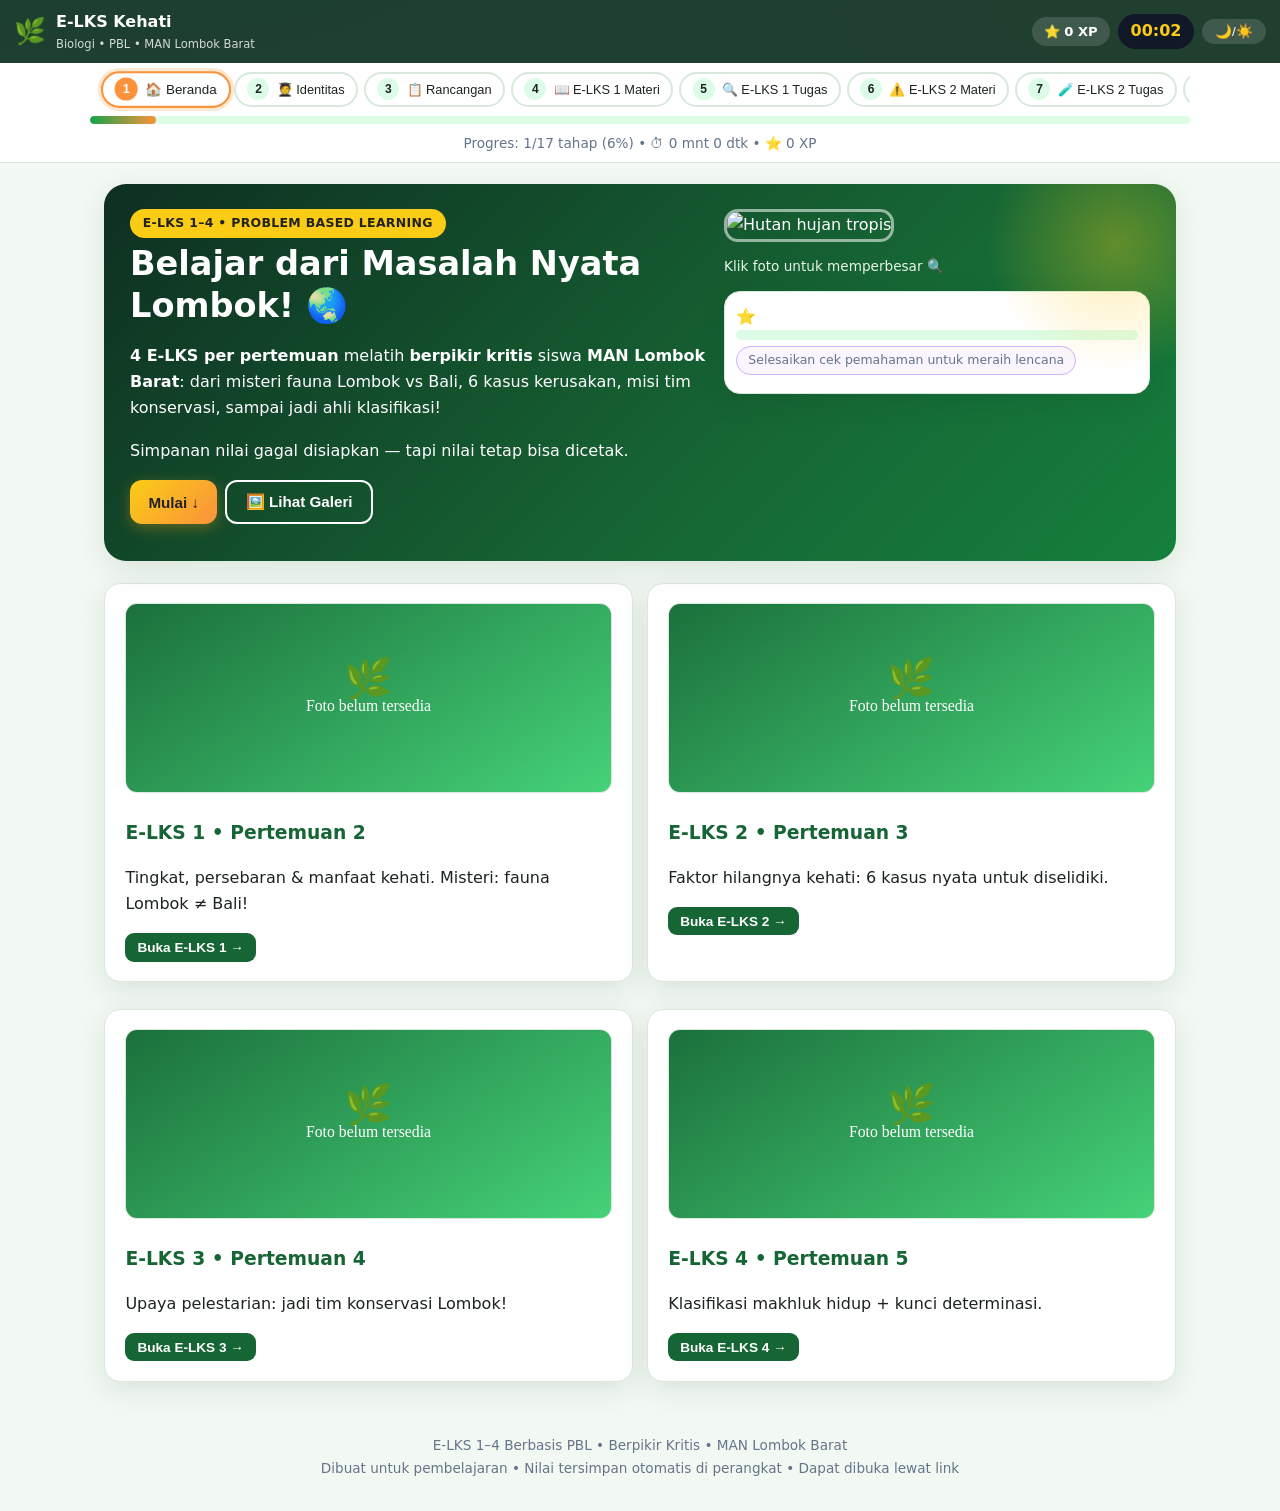
==== commit 8c0504e8: "update" ====
--- a/index.html
+++ b/index.html
@@ -1532,7 +1532,7 @@
 						<li><b>Penting:</b> pengaturan ini tersimpan di HP guru saja. Siswa tidak perlu mengatur apa pun — nilai mereka otomatis terkirim begitu selesai mengerjakan (perlu internet).</li>
 					</ol>
 				</details>
-				<h3>🖥️ Rekap Server - nilai dari semua HP (bila web dari server sekolah)</h3>
+				<h3>🖥️ Rekap Server - nilai dari semua HP (otomatis)</h3>
 				<p class="keterangan">Khusus bila web dibuka lewat server sekolah (bukan GitHub). Masukkan kata sandi rekap buatan guru, atau lebih lengkap lewat <a href="admin"><b>Halaman Admin</b></a>:</p>
 				<div class="toolbar no-print">
 					<input type="text" id="rekap-kunci" placeholder="kata sandi rekap" style="flex:1;min-width:180px">
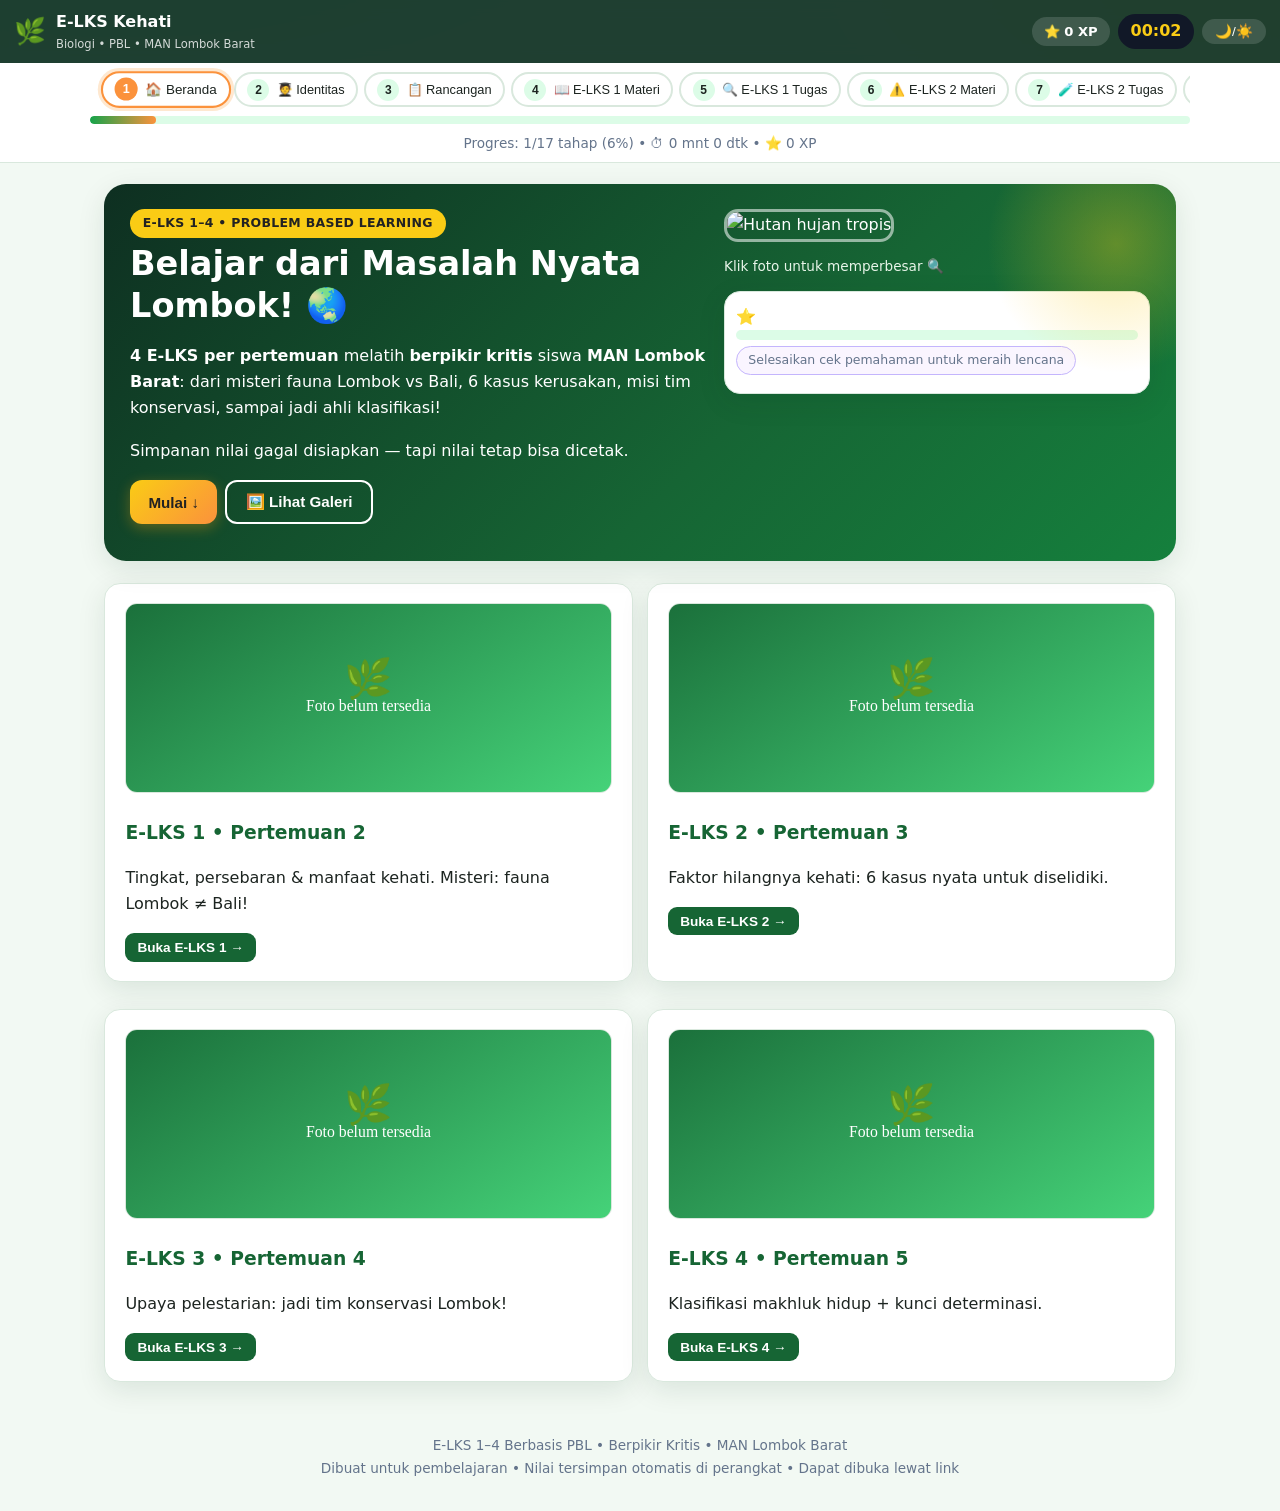
==== commit 6b4d67e3: "update index" ====
--- a/index.html
+++ b/index.html
@@ -4,6 +4,7 @@
 <head>
 	<meta charset="utf-8">
 	<meta name="viewport" content="width=device-width,initial-scale=1">
+	<link rel="icon" href="data:,">
 	<title>E-LKS Keanekaragaman Hayati Berbasis PBL | MAN Lombok Barat</title>
 	<meta name="description"
 		content="E-LKS 1–4 per pertemuan berbasis Problem Based Learning: tingkat & persebaran, faktor hilang, pelestarian, klasifikasi. Melatih berpikir kritis siswa MAN Lombok Barat. Bisa dibuka lewat link.">
